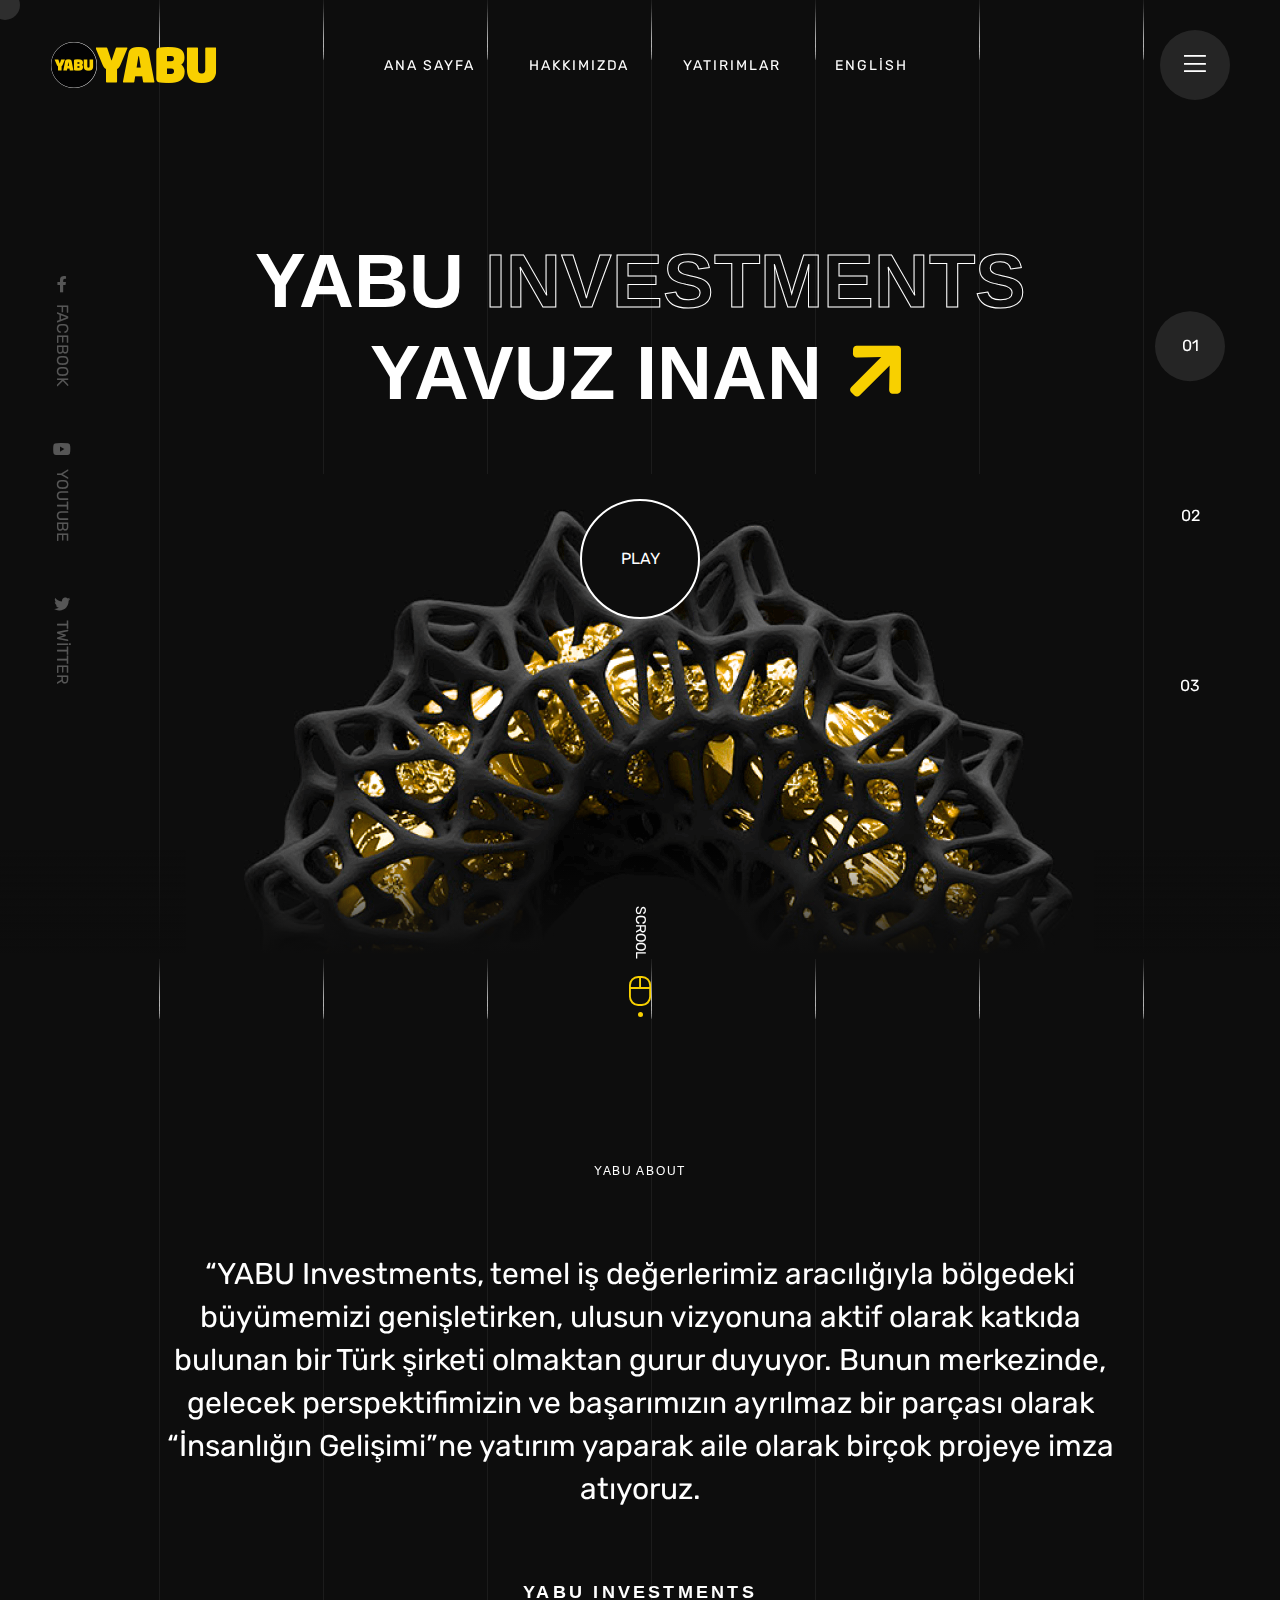
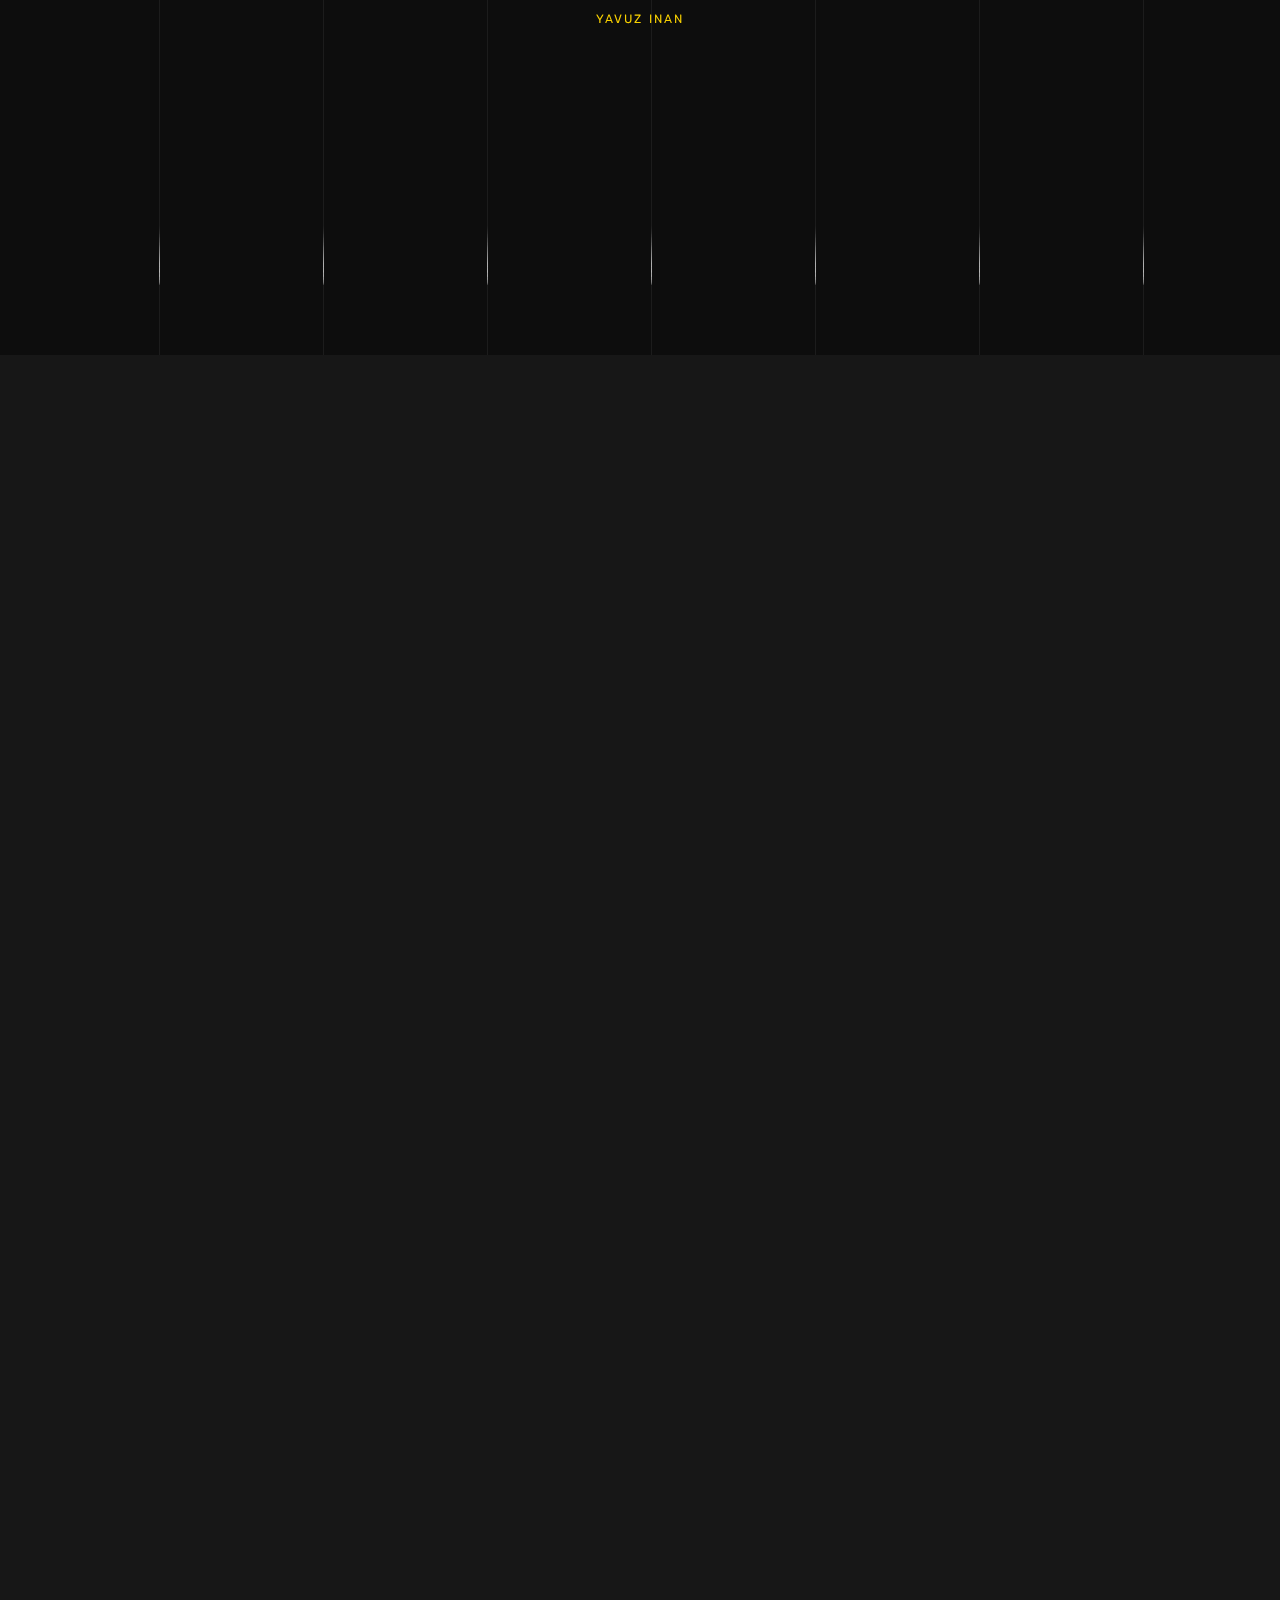
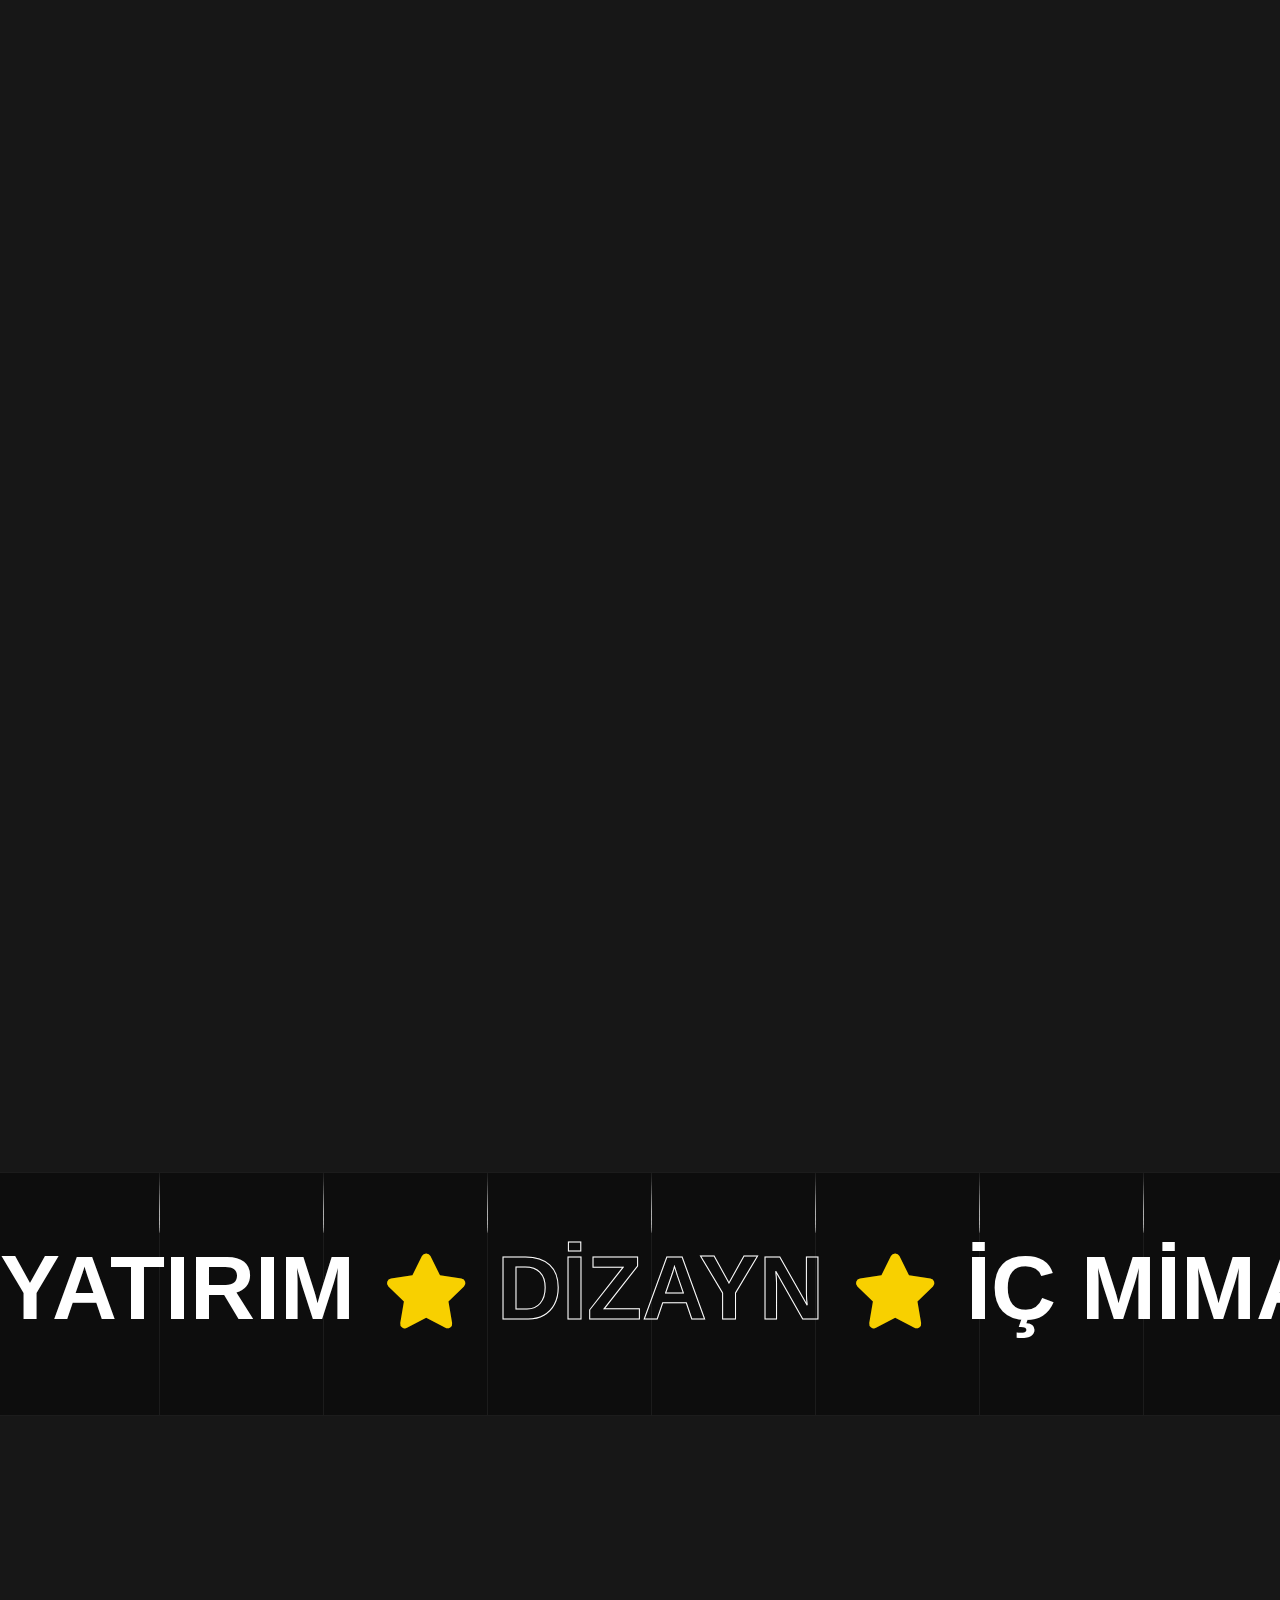
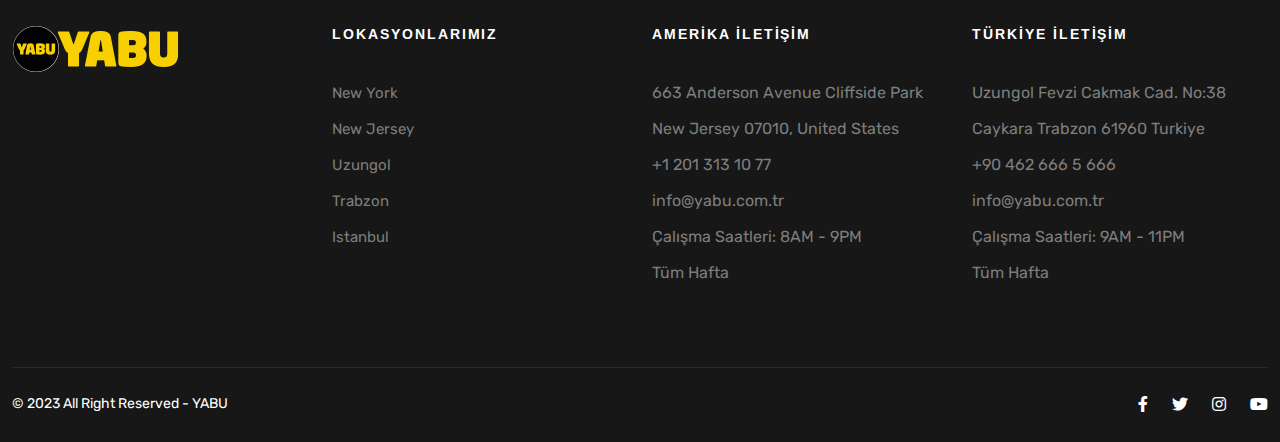
==== index.html @ f533f13c "Add files via upload" ====
<!DOCTYPE html>
<html lang="tr">
<head>
	<meta charset="UTF-8">
	<title>YABU Yatırım Şirket </title>
	<meta name="description" content="Yabu Investment Company">
	<meta name="keywords" content="Yabu, Yatırım, şirketi, restoran, coffee shop, otel, inşaat, dizayn, iç mimarlık, dizayn, ">
	<meta name="author" content="YABU">
	<link rel="shortcut icon" href="assets/img/logo/ficon.png" type="image/x-icon">
	<!-- Mobile Specific Meta -->
	<meta name="viewport" content="width=device-width, initial-scale=1">

	<link rel="stylesheet" href="assets/css/bootstrap.min.css">
	<link rel="stylesheet" href="assets/css/fontawesome-all.css">
	<link rel="stylesheet" href="assets/css/animate.css">
	<link rel="stylesheet" href="assets/css/video.min.css">
	<link rel="stylesheet" href="assets/css/slick-theme.css">
	<link rel="stylesheet" href="assets/css/slick.css">
	<link rel="stylesheet" href="assets/css/global.css">
	<link rel="stylesheet" href="assets/css/style.css">
</head>
<!-- Google tag (gtag.js) -->
<script async src="https://www.googletagmanager.com/gtag/js?id=G-22H8NBQH33"></script>
<script>
  window.dataLayer = window.dataLayer || [];
  function gtag(){dataLayer.push(arguments);}
  gtag('js', new Date());

  gtag('config', 'G-22H8NBQH33');
</script>
<body class="ori-digital-studio">
	<div id="preloader"></div>
	<div class="up">
		<a href="#" class="scrollup text-center"><i class="fas fa-chevron-up"></i></a>
	</div>
	<div class="cursor"></div>
<!-- Start of header section
	============================================= -->
	<header id="ori-header" class="ori-header-section header-style-one">
		<div class="ori-header-content-area">
			<div class="ori-header-content d-flex align-items-center justify-content-between">
				<div class="brand-logo">
					<a href="#"><img src="assets/img/logo/logo1.png" alt=""></a>
				</div>
				<div class="ori-main-navigation-area">
					<nav class="ori-main-navigation  clearfix ul-li">
						<ul id="main-nav" class="nav navbar-nav clearfix">
							<li><a  href="#ori-slider-1">Ana Sayfa</a></li>
							<li><a  href="#yabu-about">Hakkımızda</a></li>
							<li><a  href="#ori-team-1">Yatırımlar</a></li>
							<li><a  href="../">English</a></li>
						</ul>
					</nav>
				</div>
				<div class="ori-header-sidebar-search d-flex align-items-center">
					<div class="ori-sidenav-btn navSidebar-button">
						<button><i class="fal fa-bars"></i></button>
					</div>
				</div>
			</div>
			<div class="mobile_menu position-relative">
				<div class="mobile_menu_button open_mobile_menu">
					<i class="fal fa-bars"></i>
				</div>
				<div class="mobile_menu_wrap">
					<div class="mobile_menu_overlay open_mobile_menu"></div>
					<div class="mobile_menu_content">
						<div class="mobile_menu_close open_mobile_menu">
							<i class="fal fa-times"></i>
						</div>
						<div class="m-brand-logo">
							<a  href="!#"><img src="assets/img/logo/logo1.png" alt=""></a>
						</div>
						<nav class="mobile-main-navigation  clearfix ul-li">
							<ul id="m-main-nav" class="nav navbar-nav clearfix">
								<li><a  href="#ori-slider-1">Ana Sayfa</a></li>
								<li><a  href="#yabu-about">Hakkımızda</a></li>
								<li><a  href="#ori-team-1">Yatırımlar</a></li>
								<li><a  href="../">English</a></li>
							</ul>
						</nav>
					</div>
				</div>
				<!-- /Mobile-Menu -->
			</div>
		</div>
	</header><!-- /header -->

	<!-- Search PopUp -->
	<div class="search-popup">
		<button class="close-search style-two"><span class="fal fa-times"></span></button>
		<button class="close-search"><span class="fa fa-arrow-up"></span></button>
		<form method="post" action="blog.html">
			<div class="form-group">
				<input type="search" name="search-field" value="" placeholder="Search Here" required="">
				<button type="submit"><i class="fa fa-search"></i></button>
			</div>
		</form>
	</div>
	<!-- Sidebar sidebar Item -->
	<div class="xs-sidebar-group info-group">
		<div class="xs-overlay xs-bg-black">
			<div class="row loader-area">
				<div class="col-3 preloader-wrap">
					<div class="loader-bg"></div>
				</div>
				<div class="col-3 preloader-wrap">
					<div class="loader-bg"></div>
				</div>
				<div class="col-3 preloader-wrap">
					<div class="loader-bg"></div>
				</div>
				<div class="col-3 preloader-wrap">
					<div class="loader-bg"></div>
				</div>
			</div>
		</div>
		<div class="xs-sidebar-widget">
			<div class="sidebar-widget-container">
				<div class="widget-heading">
					<a href="#" class="close-side-widget">
						X
					</a>
				</div>
				<div class="sidebar-textwidget">

					<div class="sidebar-info-contents headline pera-content">
						<div class="content-inner">
							<div class="logo">
								<a href="index-1.html"><img src="assets/img/logo/logo1.png" alt="Yabu Investment"></a>
							</div>
							<div class="content-box">
								<h5>Hakkımızda</h5>
								<p class="text">YABU Investments, temel iş değerlerimiz aracılığıyla bölgedeki büyümemizi genişletirken, ulusun vizyonuna aktif olarak katkıda bulunan bir Türk şirketi olmaktan gurur duyuyor. Bunun merkezinde, gelecek perspektifimizin ve başarımızın ayrılmaz bir parçası olarak “İnsanlığın Gelişimi”ne yatırım yaparak aile olarak birçok projeye imza atıyoruz.</p>
							</div>
							<div class="content-box">
								<h5>Sosyal Medya Hesaplarımız</h5>
								<ul class="social-box">
									<li><a href="https://www.facebook.com/" class="fab fa-facebook-f"></a></li>
									<li><a href="https://www.twitter.com/" class="fab fa-twitter"></a></li>
									<li><a href="https://dribbble.com/" class="fab fa-dribbble"></a></li>
									<li><a href="https://www.linkedin.com/" class="fab fa-linkedin"></a></li>
								</ul>
							</div>
						</div>
					</div>
				</div>
			</div>
		</div>
	</div>
<!-- End of header section
	============================================= -->

<!-- Start of Slider section
	============================================= -->
	<section id="ori-slider-1" class="ori-slider-section-1 position-relative">
		<div class="ori-slider-content-wrapper-1 postion-relative">
			<div class="ori-slider-social position-absolute text-uppercase ul-li">
				<ul>
					<li><a href="#"><i class="fab fa-facebook-f"></i> Facebook</a></li>
					<li><a href="#"><i class="fab fa-youtube"></i> Youtube</a></li>
					<li><a href="#"><i class="fab fa-twitter"></i>twitter</a></li>
				</ul>
			</div>
			<div class="ori-slider-wrap-1">
				<div  class="ori-slider-content-1 position-relative">
					<div class="ori-slider-text text-center  text-uppercase">
						<h1>Yabu <span>Investments</span> 
							Yavuz Inan <i class="fas fa-arrow-right"></i>
						</h1>
						<div class="slider-play-btn">
							<a class="video_box d-flex align-items-center justify-content-center text-uppercase" href="https://www.youtube.com/watch?v=S3h4uPIcPiY">PLAY</a>
						</div>
						<div class="ori-slider-img position-absolute">
							<img src="assets/img/slider/slider-1.png" alt="">
						</div>
					</div>
				</div>
				<div class="ori-slider-content-1 position-relative">
					<div class="ori-slider-text text-center  text-uppercase">
						<h1>Yabu <span>INVESTMENTS</span> 
							Yavuz Inan <i class="fas fa-arrow-right"></i>
						</h1>
						<div class="slider-play-btn">
							<a class="video_box d-flex align-items-center justify-content-center text-uppercase" href="https://www.youtube.com/watch?v=S3h4uPIcPiY">PLAY</a>
						</div>
						<div class="ori-slider-img position-absolute">
							<img src="assets/img/slider/slider-1.png" alt="">
						</div>
					</div>
				</div>
				<div class="ori-slider-content-1 position-relative">
					<div class="ori-slider-text text-center  text-uppercase">
						<h1>Yabu <span>Investments</span> 
							Yavuz Inan <i class="fas fa-arrow-right"></i>
						</h1>
						<div class="slider-play-btn">
							<a class="video_box d-flex align-items-center justify-content-center text-uppercase" href="https://www.youtube.com/watch?v=S3h4uPIcPiY">PLAY</a>
						</div>
						<div class="ori-slider-img position-absolute">
							<img src="assets/img/slider/slider-1.png" alt="">
						</div>
					</div>
				</div>
			</div>
			<div class="line_animation">
				<div class="line_area"></div>
				<div class="line_area"></div>
				<div class="line_area"></div>
				<div class="line_area"></div>
				<div class="line_area"></div>
				<div class="line_area"></div>
				<div class="line_area"></div>
				<div class="line_area"></div>
			</div>
		</div>
		<div  class="ori-slider-scroll position-absolute text-uppercase">
			<span>SCrool </span>
			<div class="scroll-mouse">
				<i class="fal fa-mouse"></i>
			</div>
		</div>
	</section>				
<!-- End of Slider section
	============================================= -->

<!-- Start of Testimonial section
	============================================= -->
	<section id="yabu-about" class="ori-testimonial-section-1 position-relative">
		<div class="ori-vector-bg position-absolute wow fadeInUp" data-wow-delay="400ms" data-wow-duration="1500ms">
			<img src="assets/img/vector/tst-vector1.png" alt="">
		</div>
		<div class="container">
			<div class="ori-testimonial-content-1 position-relative">
				<div class="ori-testimonial-title text-center text-uppercase">
					<h3>YABU About</h3>
				</div>
				<div class="ori-testimonial-slider-1">
					<div class="ori-testimonial-item-area">
						<div class="ori-testimonial-item-1">
							<div class="ori-testimonial-text text-center pera-content">
								<p>“YABU Investments, temel iş değerlerimiz aracılığıyla bölgedeki büyümemizi genişletirken, ulusun vizyonuna aktif olarak katkıda bulunan bir Türk şirketi olmaktan gurur duyuyor. Bunun merkezinde, gelecek perspektifimizin ve başarımızın ayrılmaz bir parçası olarak “İnsanlığın Gelişimi”ne yatırım yaparak aile olarak birçok projeye imza atıyoruz.
								</p>
								<div class="ori-testimonial-author text-center text-uppercase">
									<h4>YABU Investments</h4>
									<span>Yavuz INAN</span>
								</div>
							</div>
						</div>
					</div>
				</div>
			</div>
		</div>
		<div class="line_animation">
			<div class="line_area"></div>
			<div class="line_area"></div>
			<div class="line_area"></div>
			<div class="line_area"></div>
			<div class="line_area"></div>
			<div class="line_area"></div>
			<div class="line_area"></div>
			<div class="line_area"></div>
		</div>
	</section>				
<!-- End of Testimonial section
	============================================= -->	 

<!-- Start of Team section
	============================================= -->
	<section id="ori-team-1" class="ori-team-section-1 position-relative">
		<div class="ori-team-content-area">
			<div class="container">
				<div class="ori-team-top-content-1 d-flex justify-content-between align-items-center">
					<div class="ori-section-title-1 text-uppercase wow fadeInLeft" data-wow-delay="200ms" data-wow-duration="1500ms">
						<h2>Yatırımlarımız</h2>
					</div>	
				</div>
				<div class="ori-team-content-1">
					<div class="row">
						<div class="col-lg-4 wow fadeInUp" data-wow-delay="400ms" data-wow-duration="1500ms">
							<div class="ori-team-inner-item position-relative">
								<div class="ori-team-img">
									<img src="assets/img/about/yabudesign.png" alt="Yabu Design">
								</div>
								<div class="ori-team-text text-center position-absolute">
									<h3><a href="https://yabudesign.com">Yabu Design</a></h3>
									<span>Dizayn & İç Mimarlık</span>
								</div>
								<div class="ori-team-social text-center position-absolute">
									<a href="https://yabudesign.com"><i class="fab fa-safari"></i></a>
									<a href="https://www.facebook.com/yabudesign"><i class="fab fa-facebook-f"></i></a>
									<a href="http://twitter.com/yabudesign"><i class="fab fa-twitter"></i></a>
									<a href="#"><i class="fab fa-instagram"></i></a>
								</div>
							</div>
						</div>
						<div class="col-lg-4 wow fadeInUp" data-wow-delay="600ms" data-wow-duration="1500ms">
							<div class="ori-team-inner-item position-relative">
								<div class="ori-team-img">
									<img src="assets/img/about/zeenlounge.png" alt="Zeen Lounge">
								</div>
								<div class="ori-team-text text-center position-absolute">
									<h3><a href="https://zeenlounge.com">Zeen Lounge Cafe Restaurant</a></h3>
									<span>Yeme & İçme</span>
								</div>
								<div class="ori-team-social text-center position-absolute">
									<a href="https://zeenlounge.com"><i class="fab fa-safari"></i></a>
									<a href="https://www.facebook.com/zeenlounge"><i class="fab fa-facebook-f"></i></a>
									<a href="https://twitter.com/zeenlounge"><i class="fab fa-twitter"></i></a>
									<a href="https://instagram.com/zeenlounge"><i class="fab fa-instagram"></i></a>
								</div>
							</div>
						</div>
						<div class="col-lg-4 wow fadeInUp" data-wow-delay="800ms" data-wow-duration="1500ms">
							<div class="ori-team-inner-item position-relative">
								<div class="ori-team-img">
									<img src="assets/img/about/mucca.png" alt="Mucca Coffee Restaurant">
								</div>
								<div class="ori-team-text text-center position-absolute">
									<h3><a href="team-single.html">Mucca Coffee Resturant</a></h3>
									<span>Yeme & İçme</span>
								</div>
								<div class="ori-team-social text-center position-absolute">
									<a href="https://mucca.com.tr"><i class="fab fa-safari"></i></a>
									<a href="https://www.facebook.com/muccacafe"><i class="fab fa-facebook-f"></i></a>
									<a href="https://twitter.com/muccacafe"><i class="fab fa-twitter"></i></a>
									<a href="https://instagram.com/muccacafe"><i class="fab fa-instagram"></i></a>
								</div>
							</div>
						</div>
						<div class="col-lg-4 wow fadeInUp" data-wow-delay="400ms" data-wow-duration="1500ms">
							<div class="ori-team-inner-item position-relative">
								<div class="ori-team-img">
									<img src="assets/img/about/monoir.png" alt="Monoir Suite">
								</div>
								<div class="ori-team-text text-center position-absolute">
									<h3><a href="https://monoirsuite.com">Monoir Suite</a></h3>
									<span>Konaklama</span>
								</div>
								<div class="ori-team-social text-center position-absolute">
									<a href="https://monoirsuite.com"><i class="fab fa-safari"></i></a>
									<a href="https://www.facebook.com/monoirsuite"><i class="fab fa-facebook-f"></i></a>
									<a href="http://twitter.com/monoirsuite"><i class="fab fa-twitter"></i></a>
									<a href="https://instagram.com/monoirsuite"><i class="fab fa-instagram"></i></a>
								</div>
							</div>
						</div>
						<div class="col-lg-4 wow fadeInUp" data-wow-delay="600ms" data-wow-duration="1500ms">
							<div class="ori-team-inner-item position-relative">
								<div class="ori-team-img">
									<img src="assets/img/about/inanlarhotel.png" alt="Inanlar Deluxe Hotel">
								</div>
								<div class="ori-team-text text-center position-absolute">
									<h3><a href="https://inanlarhotel.com">Inanlar Deluxe Hotel Restaurant</a></h3>
									<span>Konaklama</span>
								</div>
								<div class="ori-team-social text-center position-absolute">
									<a href="https://inanlarhotel.com"><i class="fab fa-safari"></i></a>
									<a href="https://www.facebook.com/inanlarhotel"><i class="fab fa-facebook-f"></i></a>
									<a href="https://twitter.com/inanlarhotel"><i class="fab fa-twitter"></i></a>
									<a href="https://instagram.com/inanlarhotel"><i class="fab fa-instagram"></i></a>
								</div>
							</div>
						</div>
						<div class="col-lg-4 wow fadeInUp" data-wow-delay="800ms" data-wow-duration="1500ms">
							<div class="ori-team-inner-item position-relative">
								<div class="ori-team-img">
									<img src="assets/img/about/inanlarpremium.png" alt="Inanlar Premium">
								</div>
								<div class="ori-team-text text-center position-absolute">
									<h3><a href="https://inanlarpremium.com">Inanlar Premium Suite & Villas</a></h3>
									<span>Konaklama</span>
								</div>
								<div class="ori-team-social text-center position-absolute">
									<a href="https://inanlarpremium.com"><i class="fab fa-safari"></i></a>
									<a href="https://www.facebook.com/inanlarpremium"><i class="fab fa-facebook-f"></i></a>
									<a href="https://twitter.com/inanlarpremium"><i class="fab fa-twitter"></i></a>
									<a href="https://instagram.com/inanlarpremium"><i class="fab fa-instagram"></i></a>
								</div>
							</div>
						</div>
						<div class="col-lg-4 wow fadeInUp" data-wow-delay="400ms" data-wow-duration="1500ms">
							<div class="ori-team-inner-item position-relative">
								<div class="ori-team-img">
									<img src="assets/img/about/juno.png" alt="Juno Marketplace">
								</div>
								<div class="ori-team-text text-center position-absolute">
									<h3><a href="https://junomarketplace.com">Juno Marketplace</a></h3>
									<span>Market</span>
								</div>
								<div class="ori-team-social text-center position-absolute">
									<a href="https://junomarketplace.com"><i class="fab fa-safari"></i></a>
									<a href="https://www.facebook.com/junomarketplace"><i class="fab fa-facebook-f"></i></a>
									<a href="http://twitter.com/junomarketplace"><i class="fab fa-twitter"></i></a>
									<a href="https://instagram.com/junomarketplace"><i class="fab fa-instagram"></i></a>
								</div>
							</div>
						</div>
						<div class="col-lg-4 wow fadeInUp" data-wow-delay="600ms" data-wow-duration="1500ms">
							<div class="ori-team-inner-item position-relative">
								<div class="ori-team-img">
									<img src="assets/img/about/inanlartrabzon.png" alt="Inanlar Downtown Trabzon Hotel">
								</div>
								<div class="ori-team-text text-center position-absolute">
									<h3><a href="https://inanlarcity.com">Inanlar City Hotel</a></h3>
									<span>Konaklama</span>
								</div>
								<div class="ori-team-social text-center position-absolute">
									<a href="https://inanlarcity.com"><i class="fab fa-safari"></i></a>
									<a href="https://www.facebook.com/inanlarcity"><i class="fab fa-facebook-f"></i></a>
									<a href="https://twitter.com/inanlarcity"><i class="fab fa-twitter"></i></a>
									<a href="https://instagram.com/inanlarcity"><i class="fab fa-instagram"></i></a>
								</div>
							</div>
						</div>
						<div class="col-lg-4 wow fadeInUp" data-wow-delay="800ms" data-wow-duration="1500ms">
							<div class="ori-team-inner-item position-relative">
								<div class="ori-team-img">
									<img src="assets/img/about/zeenpremium.png" alt="Zeen Premium">
								</div>
								<div class="ori-team-text text-center position-absolute">
									<h3><a href="https://zeenpremium.com">Zeen Premium Cafe Restaurant</a></h3>
									<span>Yeme & İçme</span>
								</div>
								<div class="ori-team-social text-center position-absolute">
									<a href="https://zeenpremium.com"><i class="fab fa-safari"></i></a>
									<a href="https://www.facebook.com/zeenpremium"><i class="fab fa-facebook-f"></i></a>
									<a href="https://twitter.com/zeenpremium"><i class="fab fa-twitter"></i></a>
									<a href="https://instagram.com/zeenpremium"><i class="fab fa-instagram"></i></a>
								</div>
							</div>
						</div>
						<div class="col-lg-4 wow fadeInUp" data-wow-delay="800ms" data-wow-duration="1500ms">
							<div class="ori-team-inner-item position-relative">
								<div class="ori-team-img">
									<img src="assets/img/about/dobostrabzon.png" alt="Dobos Lounge Trabzon">
								</div>
								<div class="ori-team-text text-center position-absolute">
									<h3><a href="https://dobos.com.tr">Dobos Lounge Trabzon</a></h3>
									<span>Yeme & İçme</span>
								</div>
								<div class="ori-team-social text-center position-absolute">
									<a href="https://dobos.com.tr"><i class="fab fa-safari"></i></a>
									<a href="https://www.facebook.com/doboslounge"><i class="fab fa-facebook-f"></i></a>
									<a href="https://twitter.com/doboslounge"><i class="fab fa-twitter"></i></a>
									<a href="https://instagram.com/doboslounge"><i class="fab fa-instagram"></i></a>
								</div>
							</div>
						</div>
						<div class="col-lg-4 wow fadeInUp" data-wow-delay="800ms" data-wow-duration="1500ms">
							<div class="ori-team-inner-item position-relative">
								<div class="ori-team-img">
									<img src="assets/img/about/dobosuzungol.png" alt="Zeen Premium">
								</div>
								<div class="ori-team-text text-center position-absolute">
									<h3><a href="https://dobos.com.tr">Dobos Lounge Uzungol</a></h3>
									<span>Yeme & İçme</span>
								</div>
								<div class="ori-team-social text-center position-absolute">
									<a href="https://dobos.com.tr"><i class="fab fa-safari"></i></a>
									<a href="https://www.facebook.com/dobosuzungol"><i class="fab fa-facebook-f"></i></a>
									<a href="https://twitter.com/dobosuzungol"><i class="fab fa-twitter"></i></a>
									<a href="https://instagram.com/dobosuzungol"><i class="fab fa-instagram"></i></a>
								</div>
							</div>
						</div>
					</div>
				</div>
			</div>
		</div>
		<div class="line_animation">
			<div class="line_area"></div>
			<div class="line_area"></div>
			<div class="line_area"></div>
			<div class="line_area"></div>
			<div class="line_area"></div>
			<div class="line_area"></div>
			<div class="line_area"></div>
			<div class="line_area"></div>
		</div>
	</section>
<!-- End of Team section
	============================================= -->

<!-- Start of Text scroll section
	============================================= -->
	<section id="ori-text-scroll-2" class="ori-text-scroll-section-2 position-relative">
		<div class="ori-text-scroll-content">
			<div class="ori-text-scroll-item-2 clearfix text-uppercase">
				<h3>Yatırım</h3>
				<span class="ori-text-scroll-icon"><i class="fas fa-star"></i></span>
				<h3><span>Dizayn</span></h3>
				<span class="ori-text-scroll-icon"><i class="fas fa-star"></i></span>
				<h3>İç Mimarlık </h3>
				<span class="ori-text-scroll-icon"><i class="fas fa-star"></i></span>
				<h3><span>Konaklama</span></h3>
				<span class="ori-text-scroll-icon"><i class="fas fa-star"></i></span>
				<h3>Yeme & İçme</h3>
				<span class="ori-text-scroll-icon"><i class="fas fa-star"></i></span>
				<h3><span>Market</span></h3>
				<span class="ori-text-scroll-icon"><i class="fas fa-star"></i></span>
			</div>
		</div>
		<div class="line_animation">
			<div class="line_area"></div>
			<div class="line_area"></div>
			<div class="line_area"></div>
			<div class="line_area"></div>
			<div class="line_area"></div>
			<div class="line_area"></div>
			<div class="line_area"></div>
			<div class="line_area"></div>
		</div>
	</section>		
<!-- End of Text scroll section
	============================================= -->

<!-- Start of Footer section
	============================================= -->
	<footer id="ori-footer" class="ori-footer-section footer-style-one">
		<div class="container">
			<div class="ori-footer-widget-wrapper">
				<div class="row">
					<div class="col-lg-3 col-md-6">
						<div class="ori-footer-widget">
							<div class="logo-widget">
								<a href="#"><img src="assets/img/logo/logo1.png" alt=""></a>
							</div>
						</div>
					</div>
					<div class="col-lg-3 col-md-6">
						<div class="ori-footer-widget">
							<div class="menu-location-widget ul-li-block">
								<h2 class="widget-title text-uppercase">Lokasyonlarımız</h2>
								<ul>
									<li><a href="#">New York</a></li>
									<li><a href="#">New Jersey</a></li>
									<li><a href="#">Uzungol</a></li>
									<li><a href="#">Trabzon</a></li>
									<li><a href="#">Istanbul</a></li>
								</ul>
							</div>
						</div>
					</div>
					<div class="col-lg-3 col-md-6">
						<div class="ori-footer-widget">
							<div class="contact-widget ul-li-block">
								<h2 class="widget-title text-uppercase">Amerika İletişim</h2>
								<div class="contact-info">
									<span>663 Anderson Avenue Cliffside Park</span>
									<span>New Jersey 07010, United States</span>
									<span>+1 201 313 10 77</span>
									<a href="mailto:info@yabu.com.tr">info@yabu.com.tr</a>
									<span>Çalışma Saatleri: 8AM - 9PM</span>
									<span>Tüm Hafta</span>
								</div>
							</div>
						</div>
					</div>
					<div class="col-lg-3 col-md-6">
						<div class="ori-footer-widget">
							<div class="contact-widget ul-li-block">
								<h2 class="widget-title text-uppercase">Türkiye İletişim</h2>
								<div class="contact-info">
									<span>Uzungol Fevzi Cakmak Cad. No:38</span>
									<span>Caykara Trabzon 61960 Turkiye</span>
									<span>+90 462 666 5 666</span>
									<a href="mailto:info@yabu.com.tr">info@yabu.com.tr</a>
									<span>Çalışma Saatleri: 9AM - 11PM</span>
									<span>Tüm Hafta</span>
								</div>
							</div>
						</div>
					</div>
				</div>
			</div>
			<div class="ori-footer-copyright d-flex justify-content-between">
				<div class="ori-copyright-text">
					© 2023 All Right Reserved - YABU
				</div>
				<div class="ori-copyright-social">
					<a href="#"><i class="fab fa-facebook-f"></i></a>
					<a href="#"><i class="fab fa-twitter"></i></a>
					<a href="#"><i class="fab fa-instagram"></i></a>
					<a href="#"><i class="fab fa-youtube"></i></a>
				</div>
			</div>
		</div>
	</footer>
<!-- End of Footer section
	============================================= -->		

	<!-- For Js Library -->
	<script src="assets/js/jquery.min.js"></script>
	<script src="assets/js/jquery-ui.min.js"></script>
	<script src="assets/js/bootstrap.min.js"></script>
	<script src="assets/js/popper.min.js"></script>
	<script src="assets/js/appear.js"></script>
	<script src="assets/js/slick.js"></script>
	<script src="assets/js/twin.js"></script>
	<script src="assets/js/wow.min.js"></script>
	<script src="assets/js/knob.js"></script>
	<script src="assets/js/jquery.filterizr.js"></script>
	<script src="assets/js/imagesloaded.pkgd.min.js"></script>
	<script src="assets/js/rbtools.min.js"></script>
	<script src="assets/js/rs6.min.js"></script>
	<script src="assets/js/jarallax.js"></script>
	<script src="assets/js/jquery.inputarrow.js"></script>
	<script src="assets/js/swiper.min.js"></script>
	<script src="assets/js/jquery.counterup.min.js"></script>
	<script src="assets/js/waypoints.min.js"></script>
	<script src="assets/js/jquery.magnific-popup.min.js"></script>
	<script src="assets/js/jquery.marquee.min.js"></script>
	<script src="assets/js/script.js"></script>
</body>
</html>
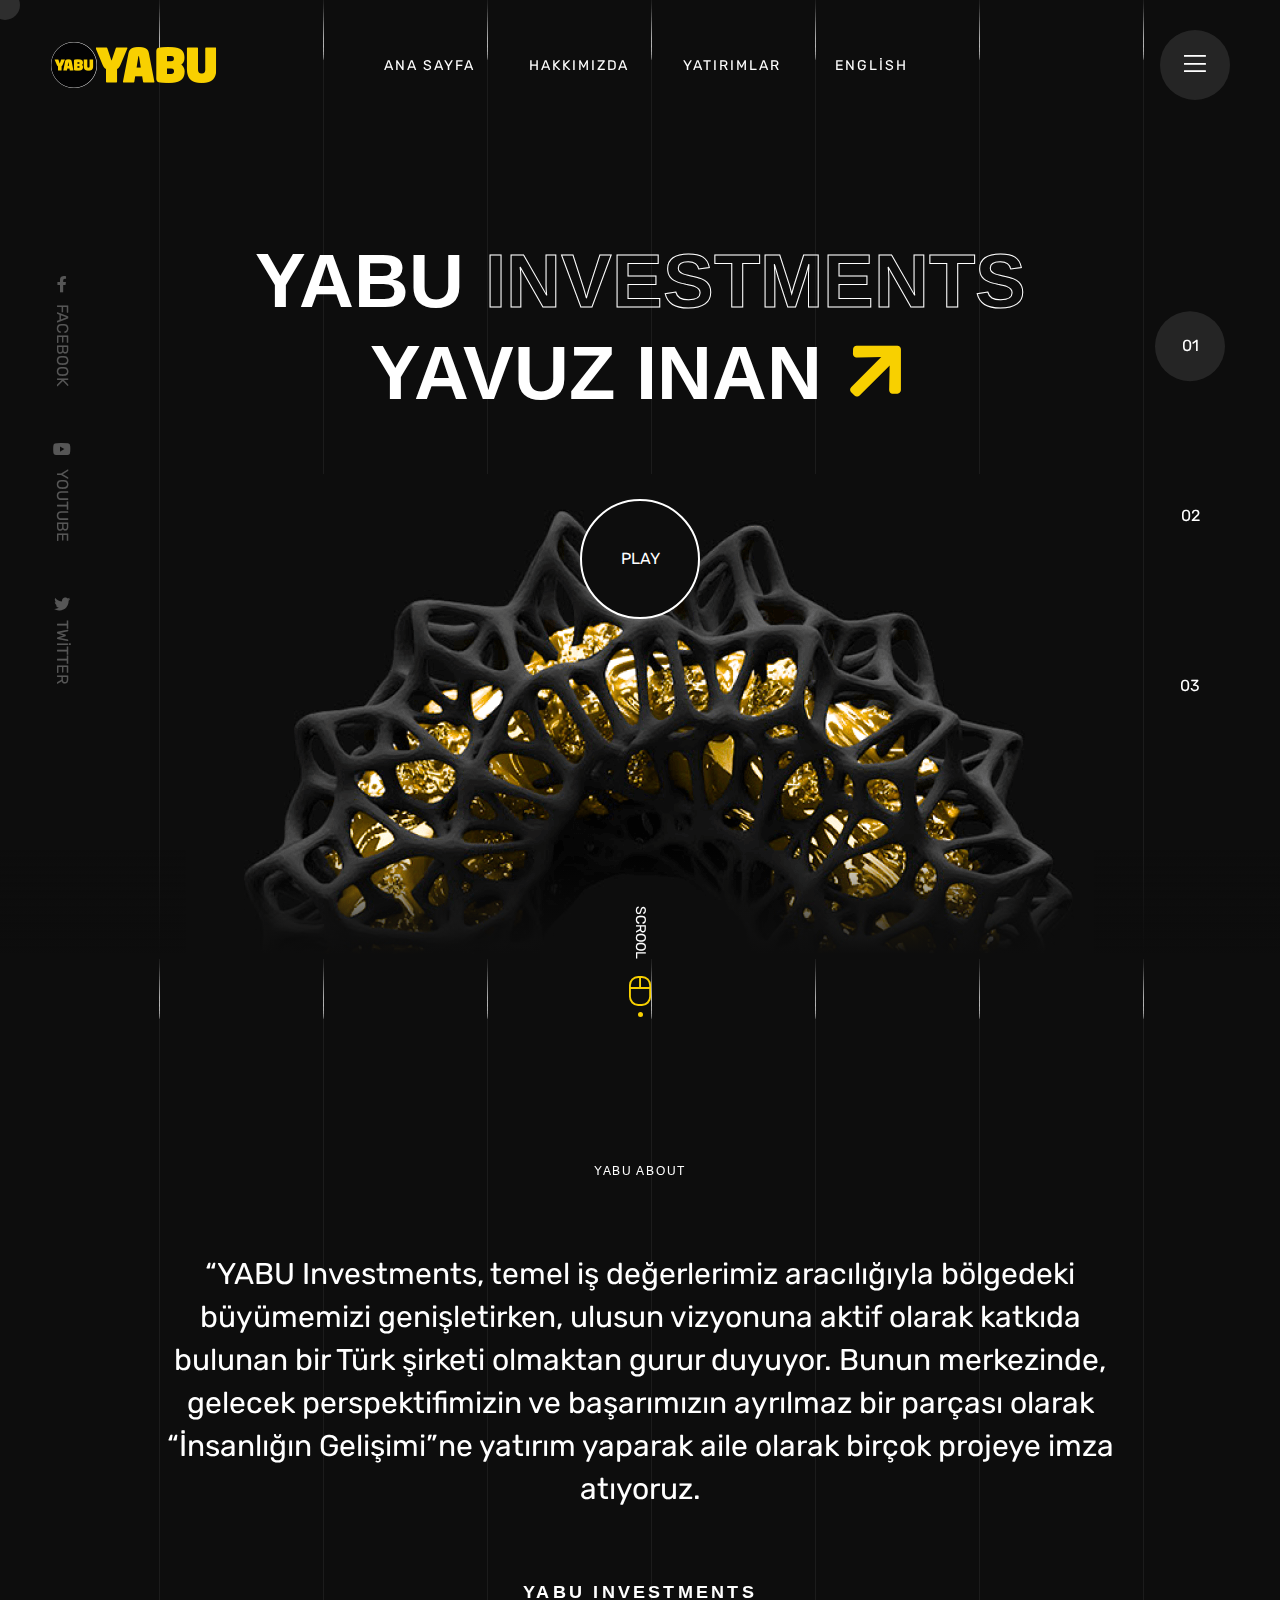
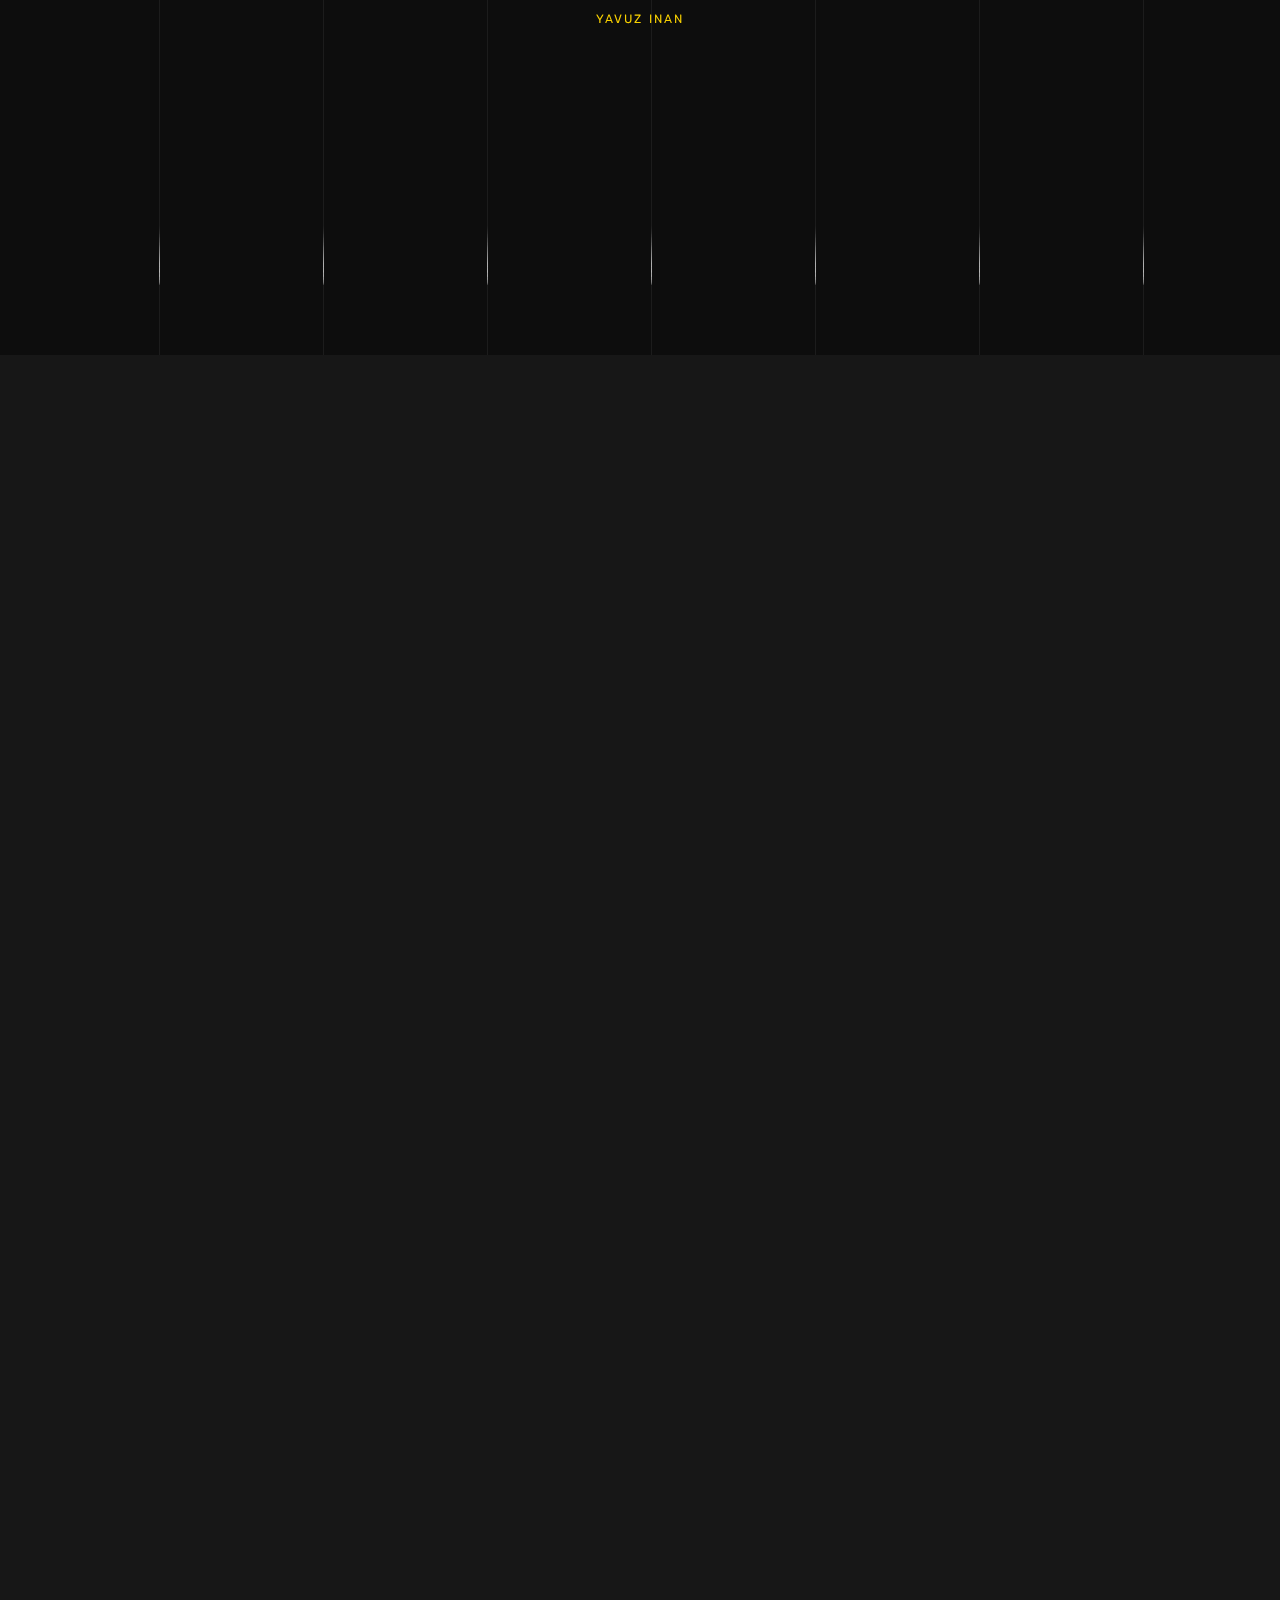
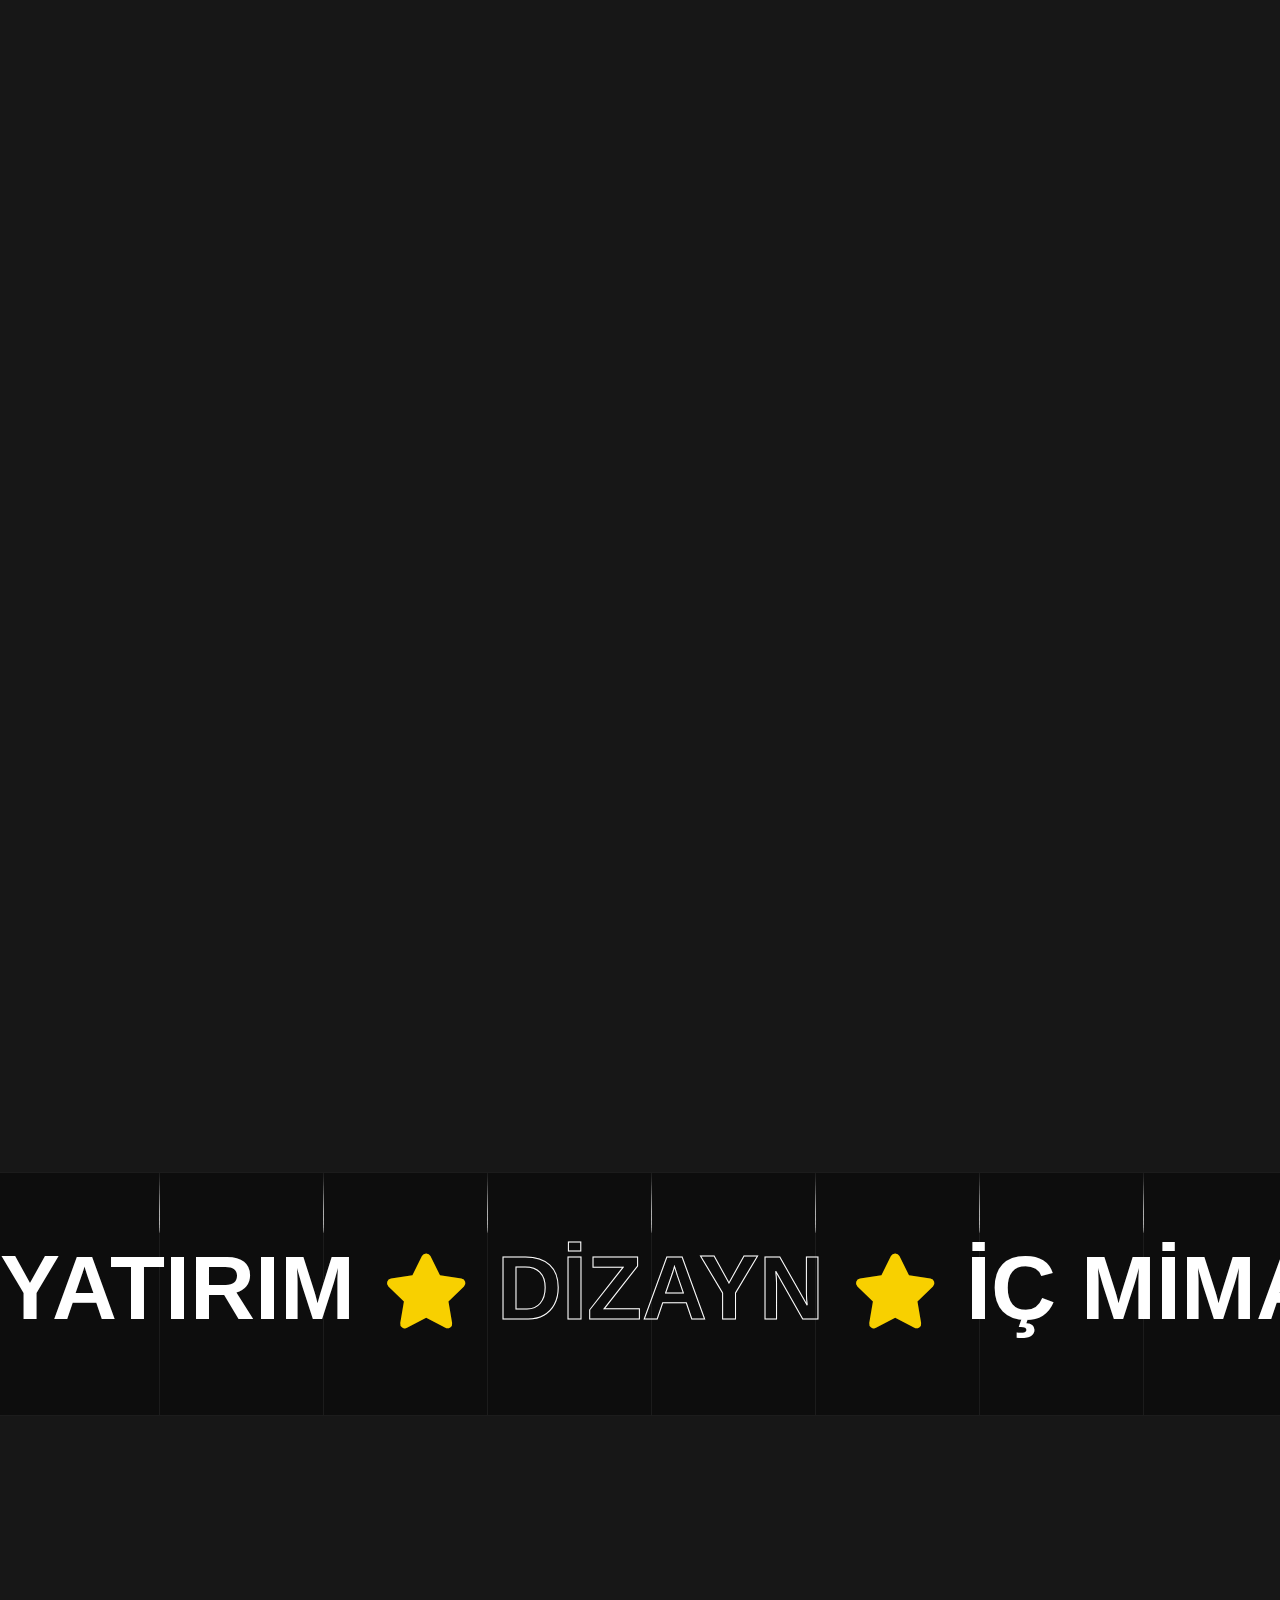
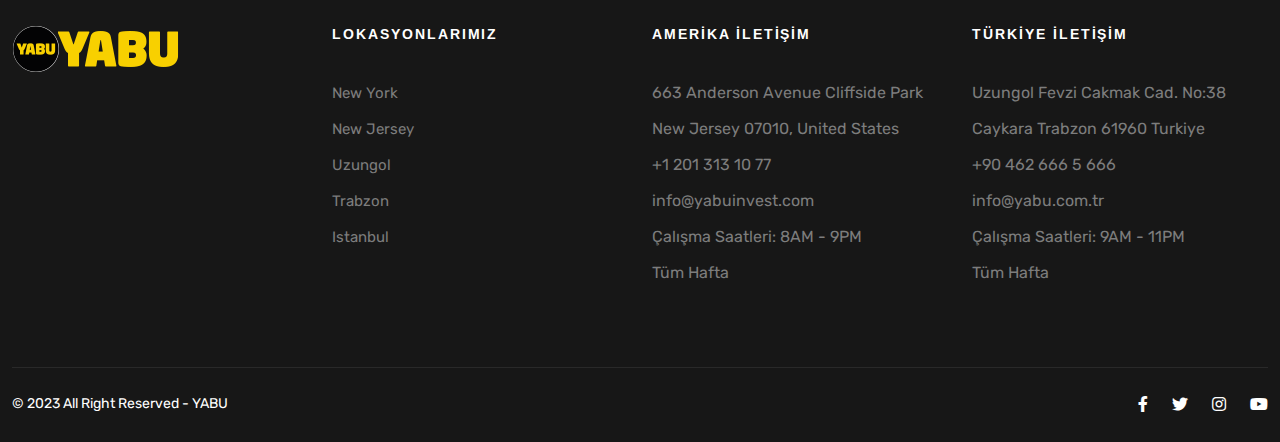
==== commit 6a6b93ef: "update" ====
--- a/index.html
+++ b/index.html
@@ -550,7 +550,7 @@
 									<span>663 Anderson Avenue Cliffside Park</span>
 									<span>New Jersey 07010, United States</span>
 									<span>+1 201 313 10 77</span>
-									<a href="mailto:info@yabu.com.tr">info@yabu.com.tr</a>
+									<a href="mailto:info@yabuinvest.com">info@yabuinvest.com</a>
 									<span>Çalışma Saatleri: 8AM - 9PM</span>
 									<span>Tüm Hafta</span>
 								</div>
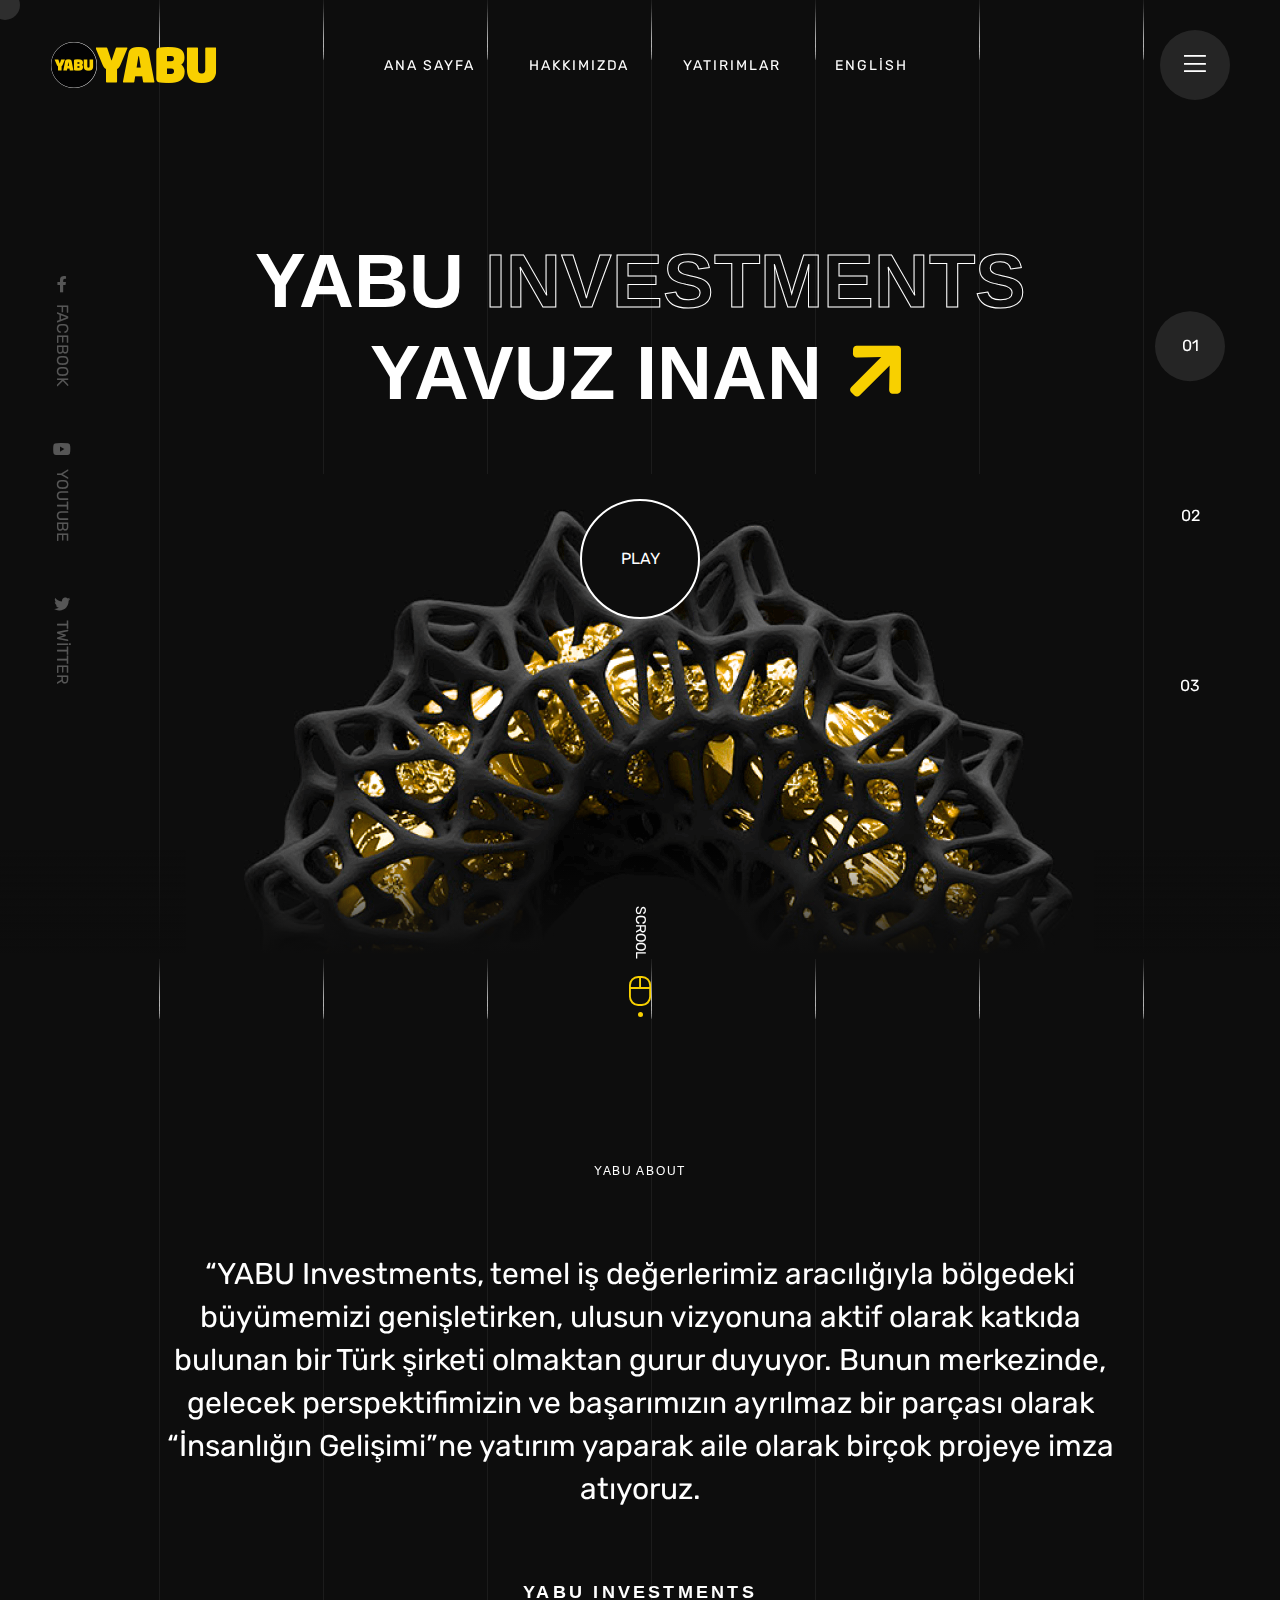
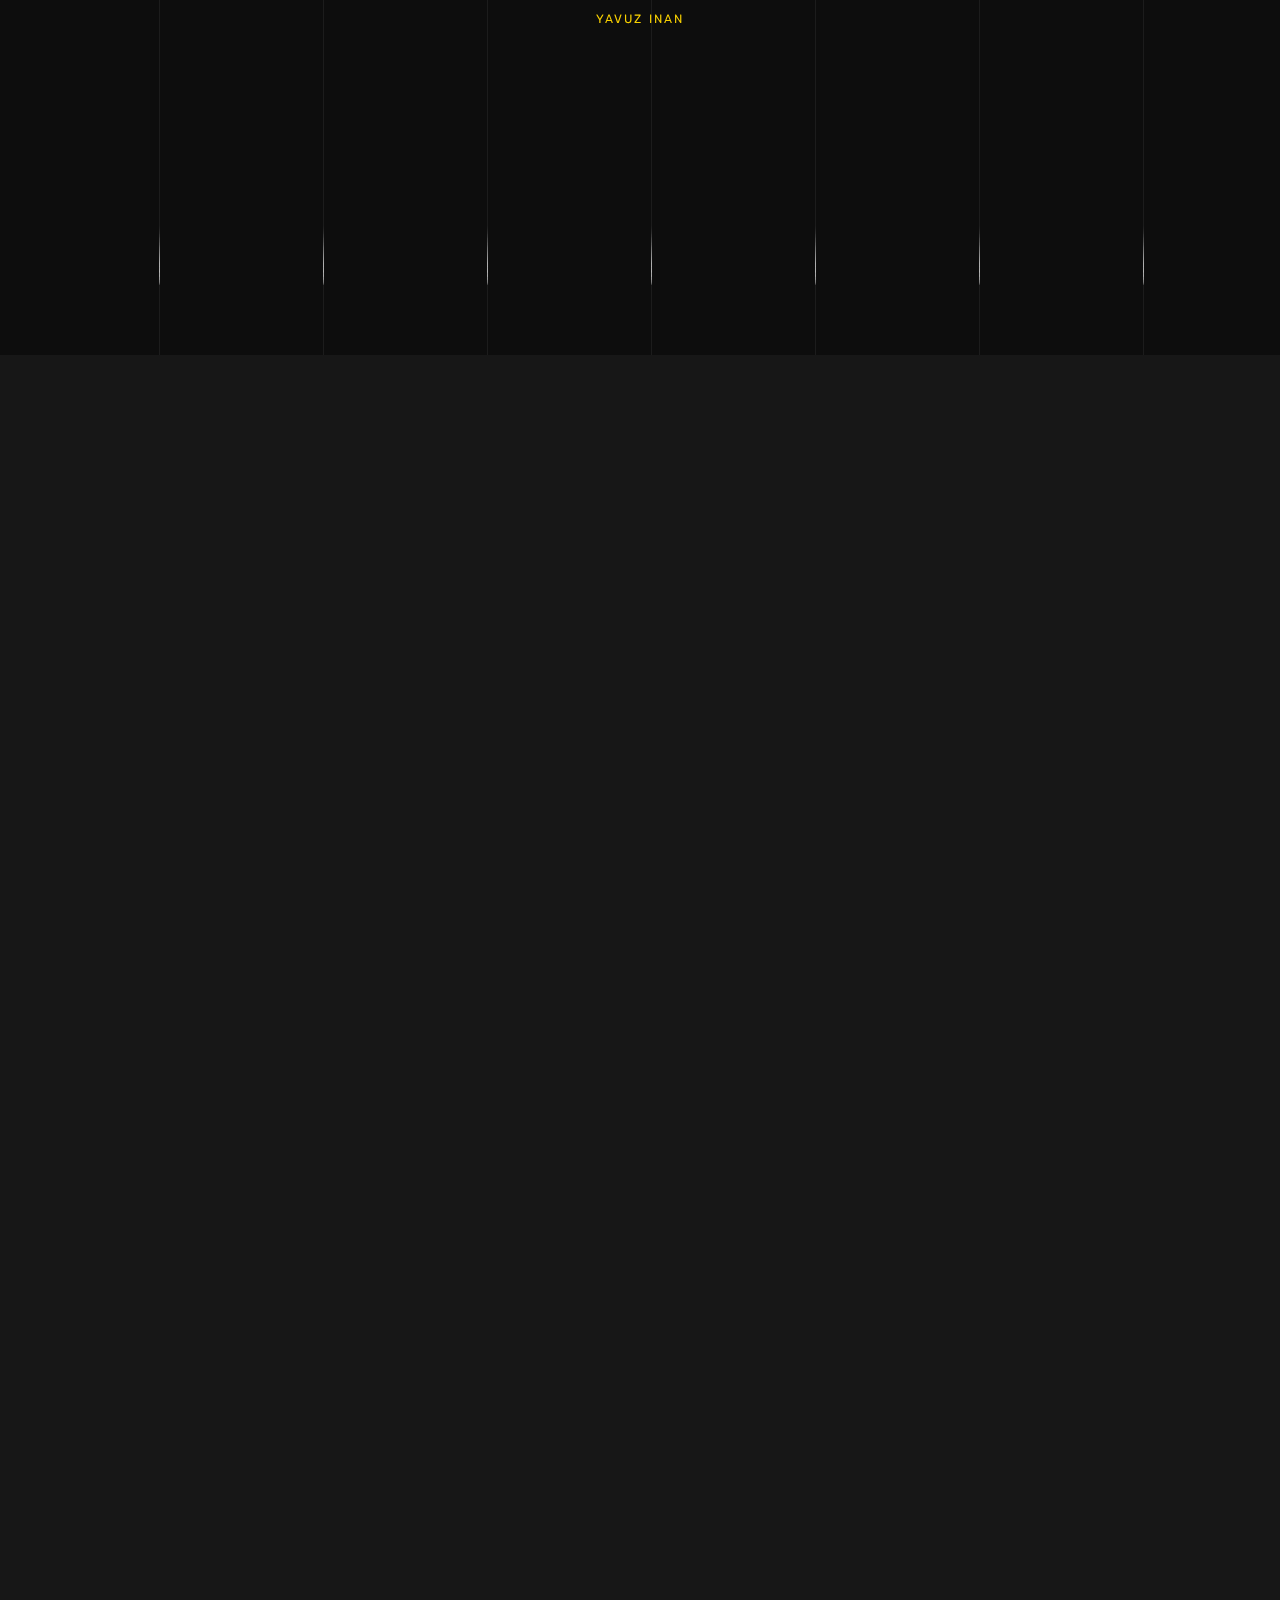
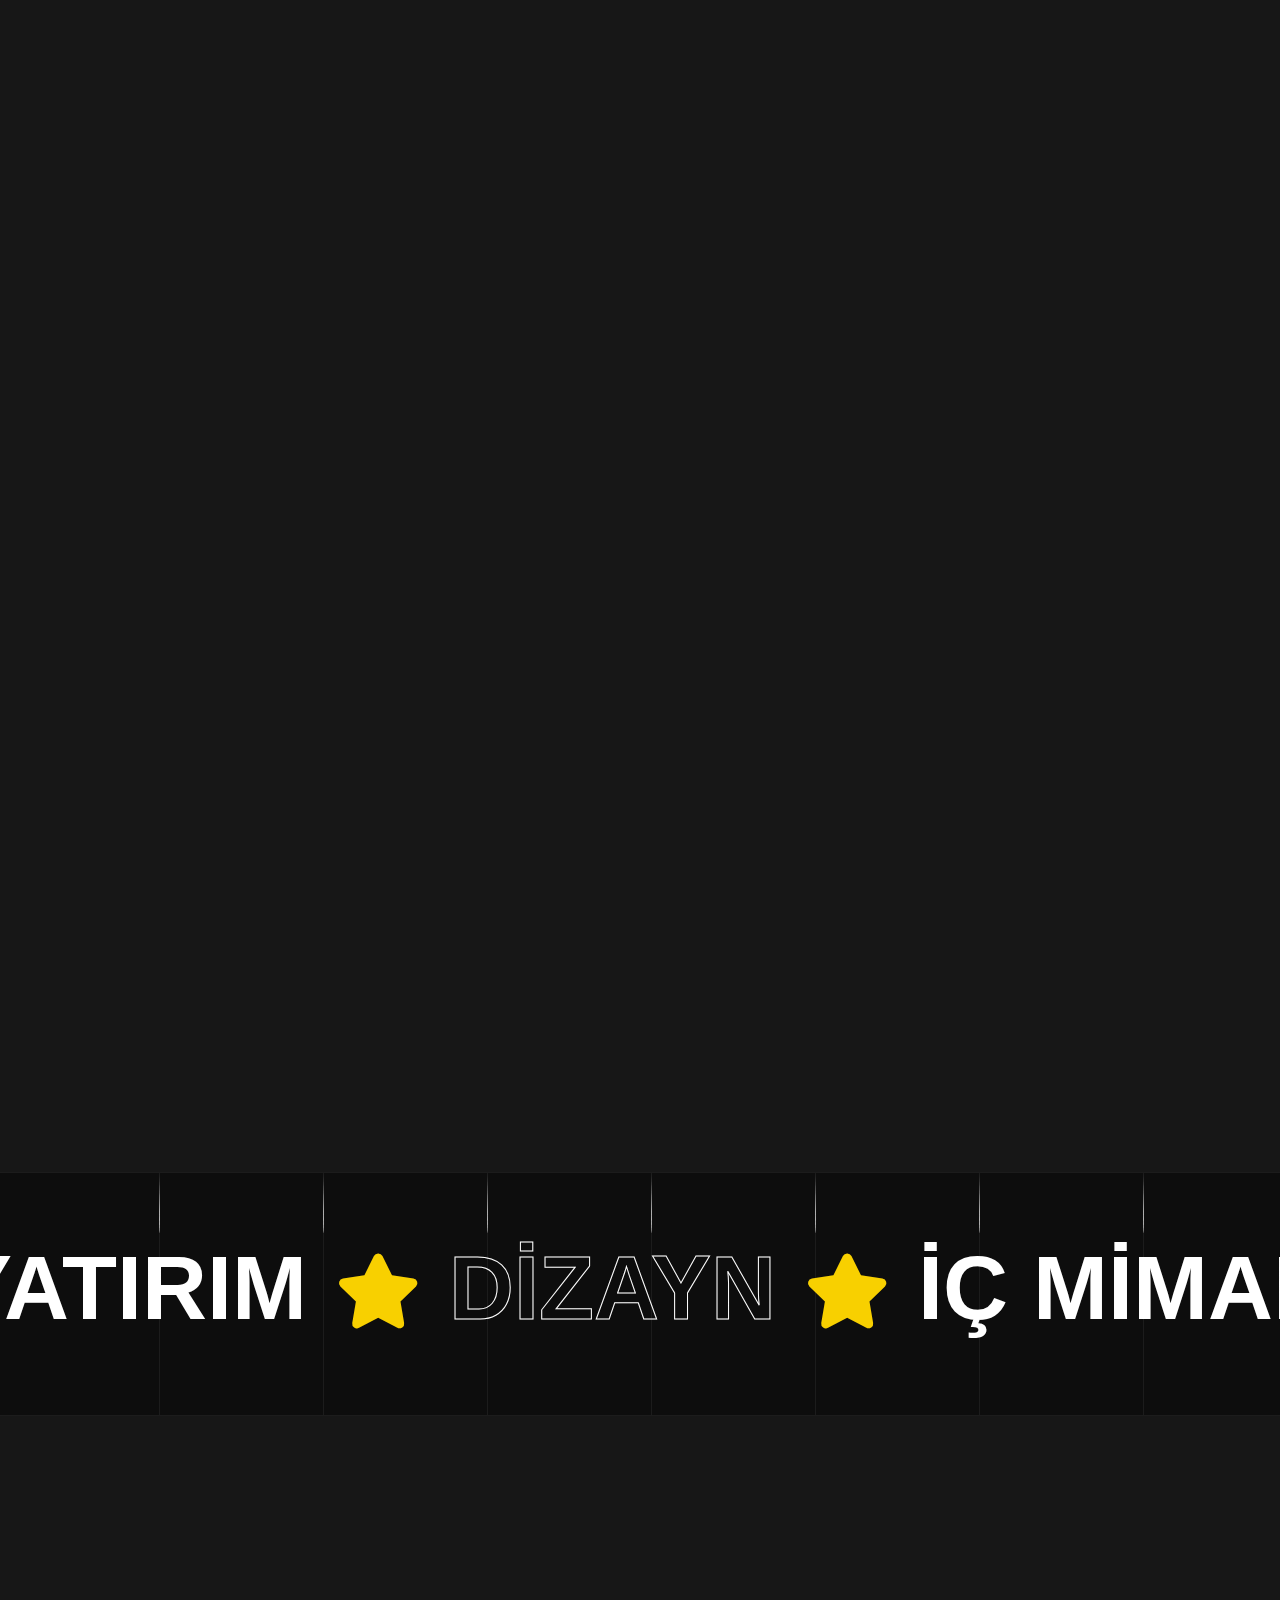
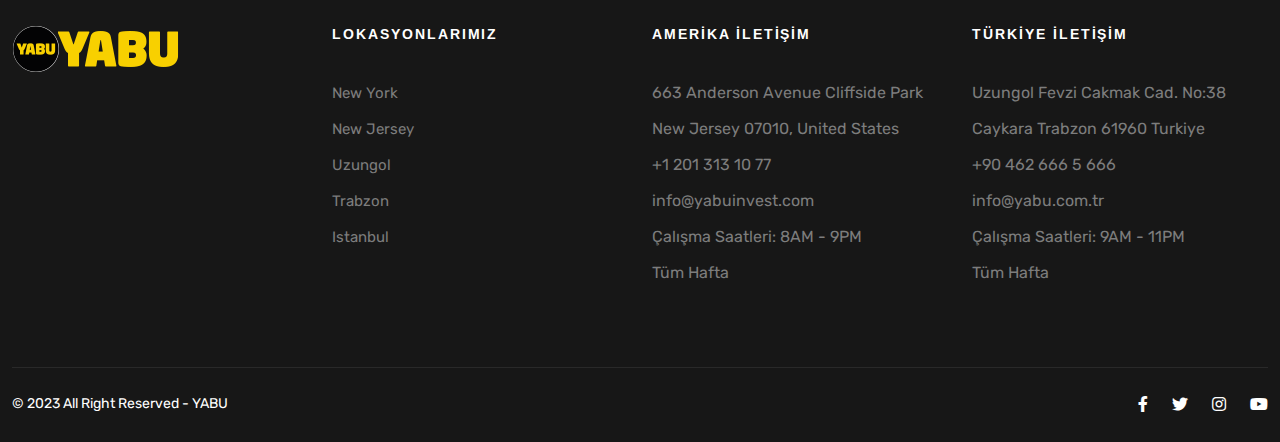
==== commit a36a0ddb: "update" ====
--- a/index.html
+++ b/index.html
@@ -48,7 +48,7 @@
 							<li><a  href="#ori-slider-1">Ana Sayfa</a></li>
 							<li><a  href="#yabu-about">Hakkımızda</a></li>
 							<li><a  href="#ori-team-1">Yatırımlar</a></li>
-							<li><a  href="../">English</a></li>
+							<li><a  href="https://yabuinvest.com">English</a></li>
 						</ul>
 					</nav>
 				</div>
@@ -76,7 +76,7 @@
 								<li><a  href="#ori-slider-1">Ana Sayfa</a></li>
 								<li><a  href="#yabu-about">Hakkımızda</a></li>
 								<li><a  href="#ori-team-1">Yatırımlar</a></li>
-								<li><a  href="../">English</a></li>
+								<li><a  href="https://yabuinvest.com">English</a></li>
 							</ul>
 						</nav>
 					</div>
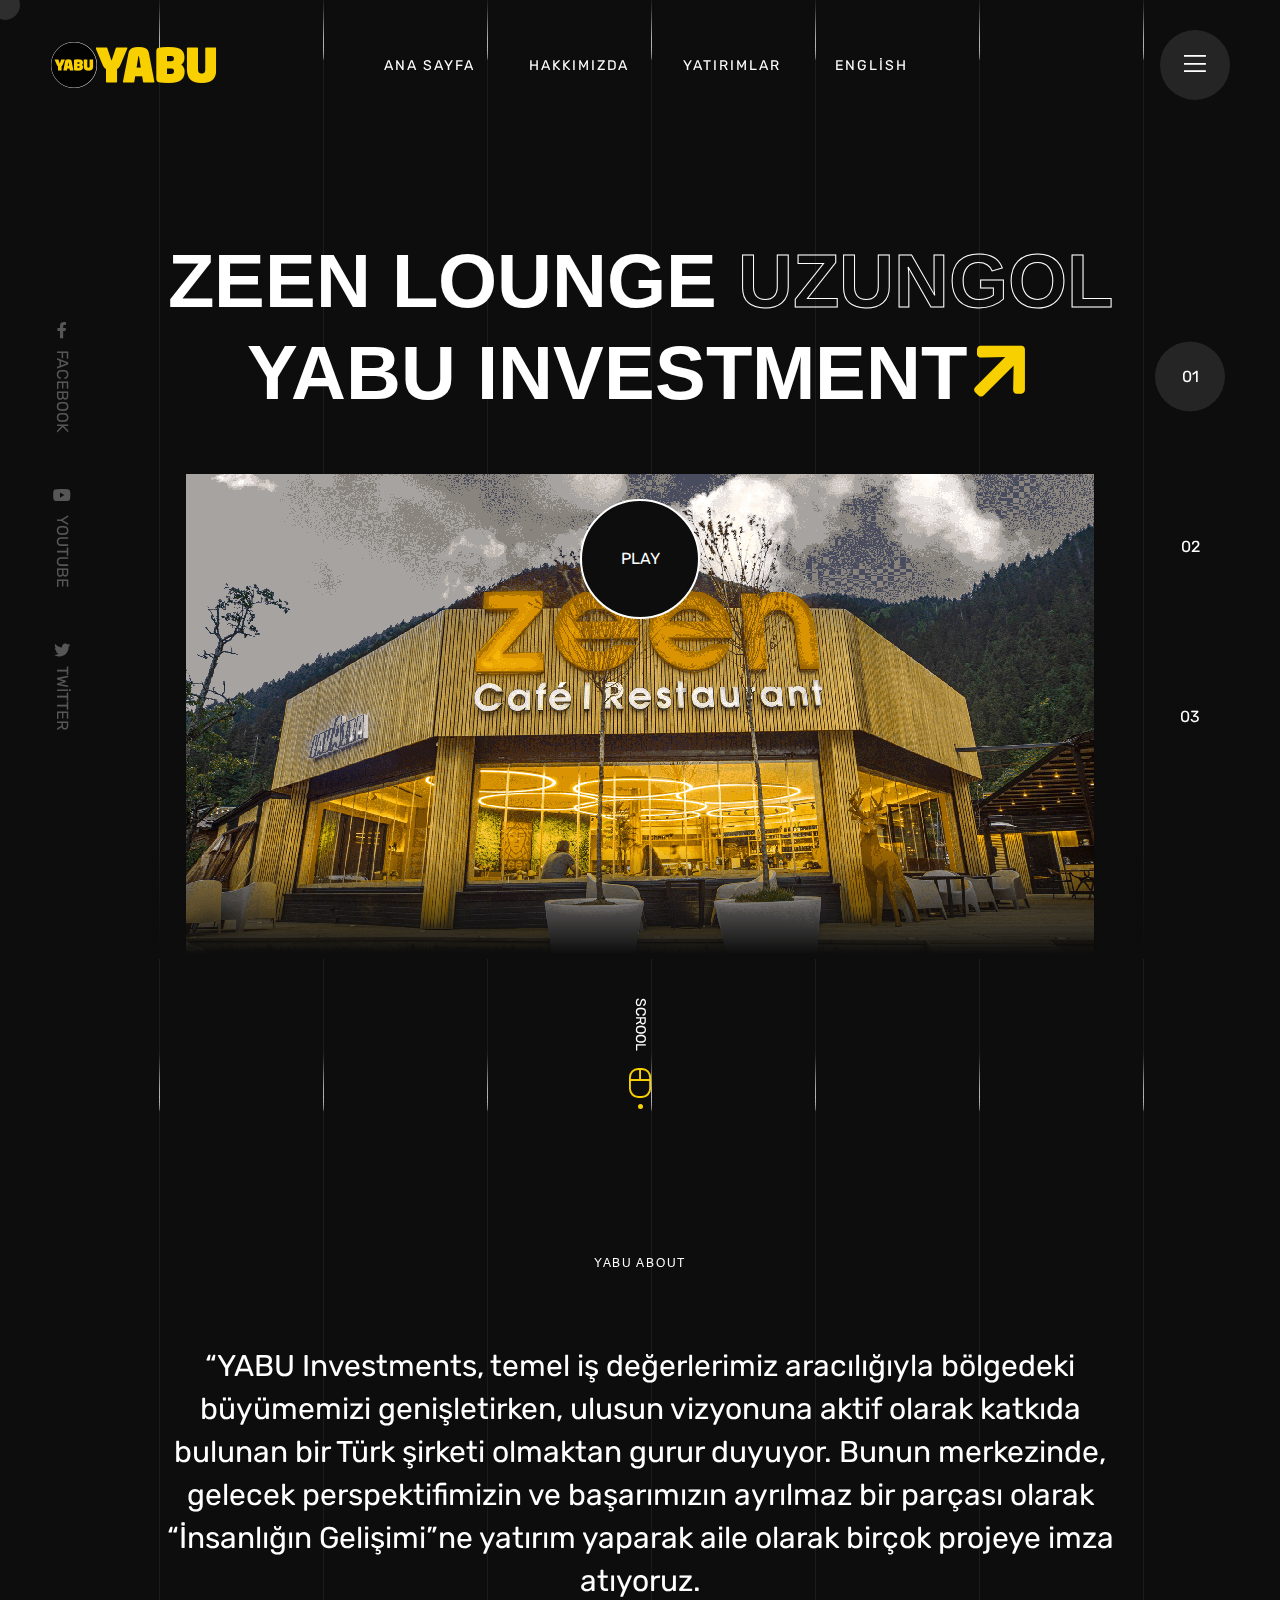
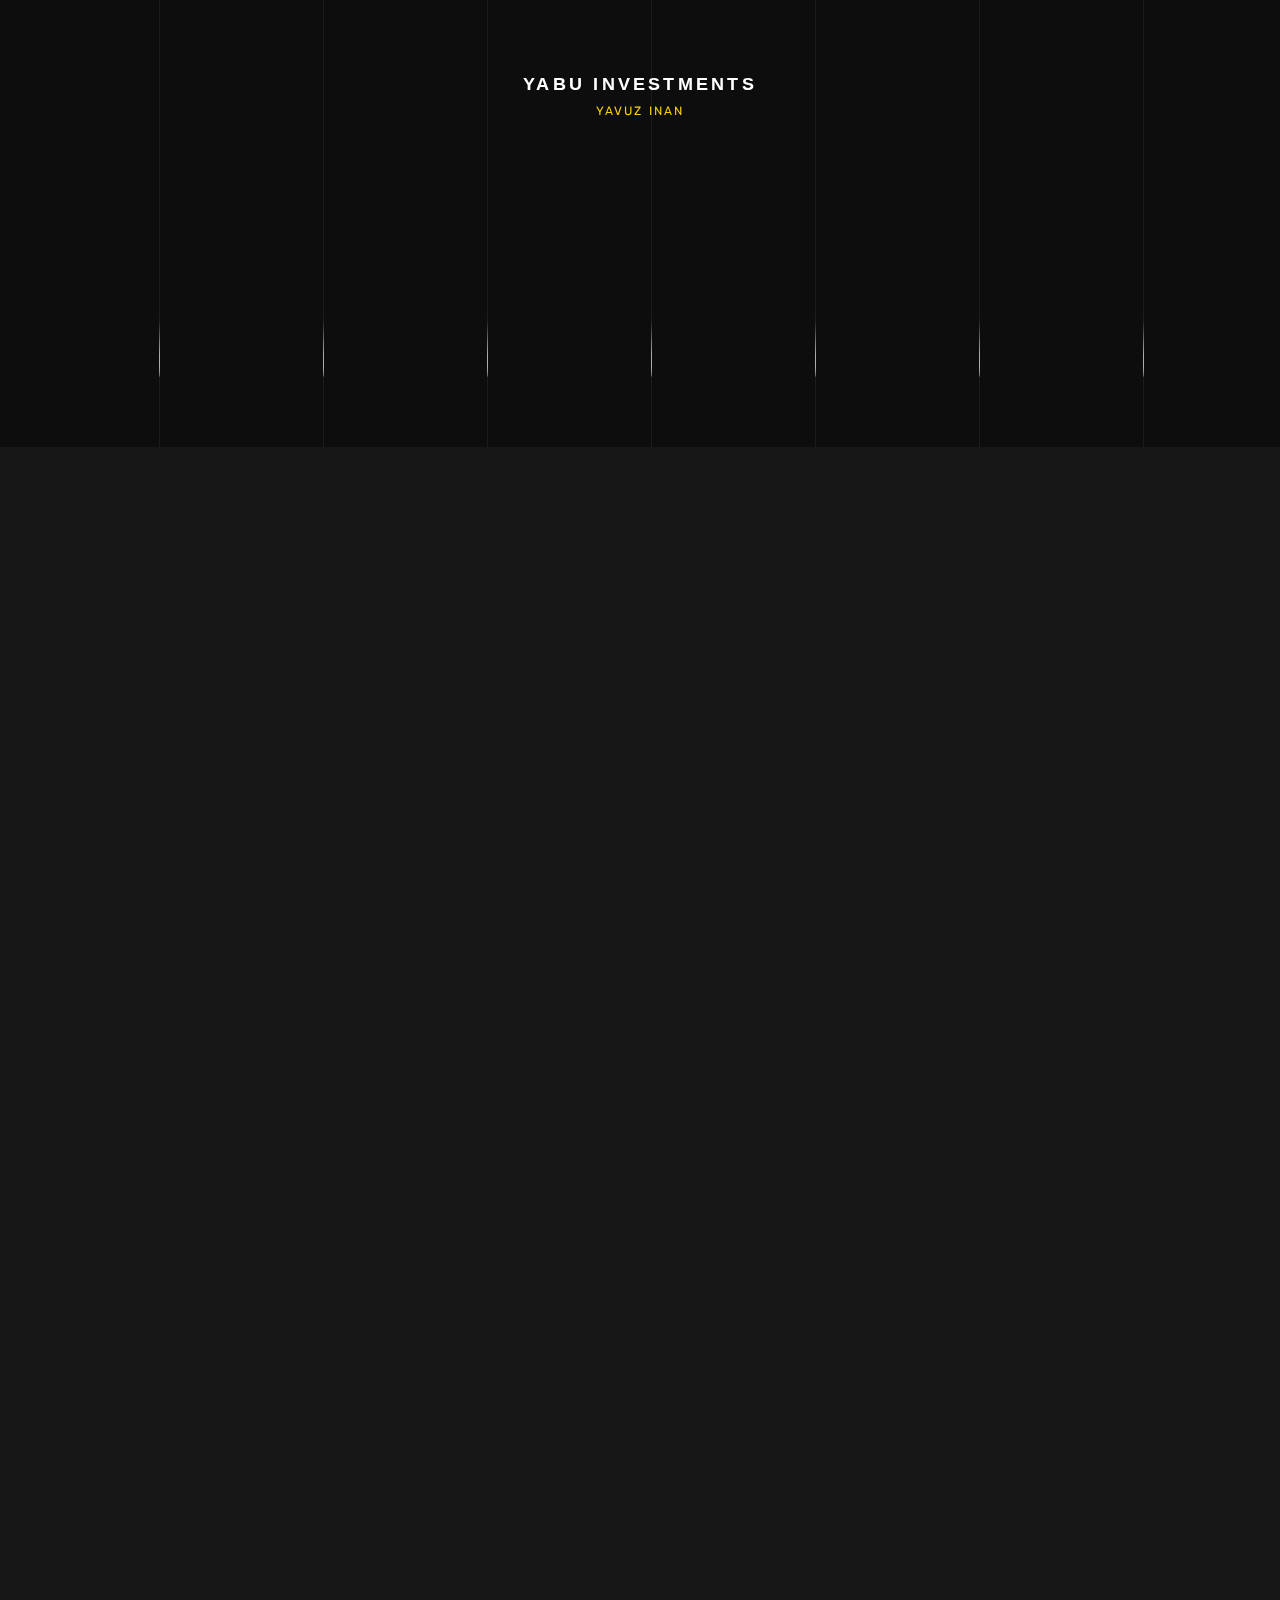
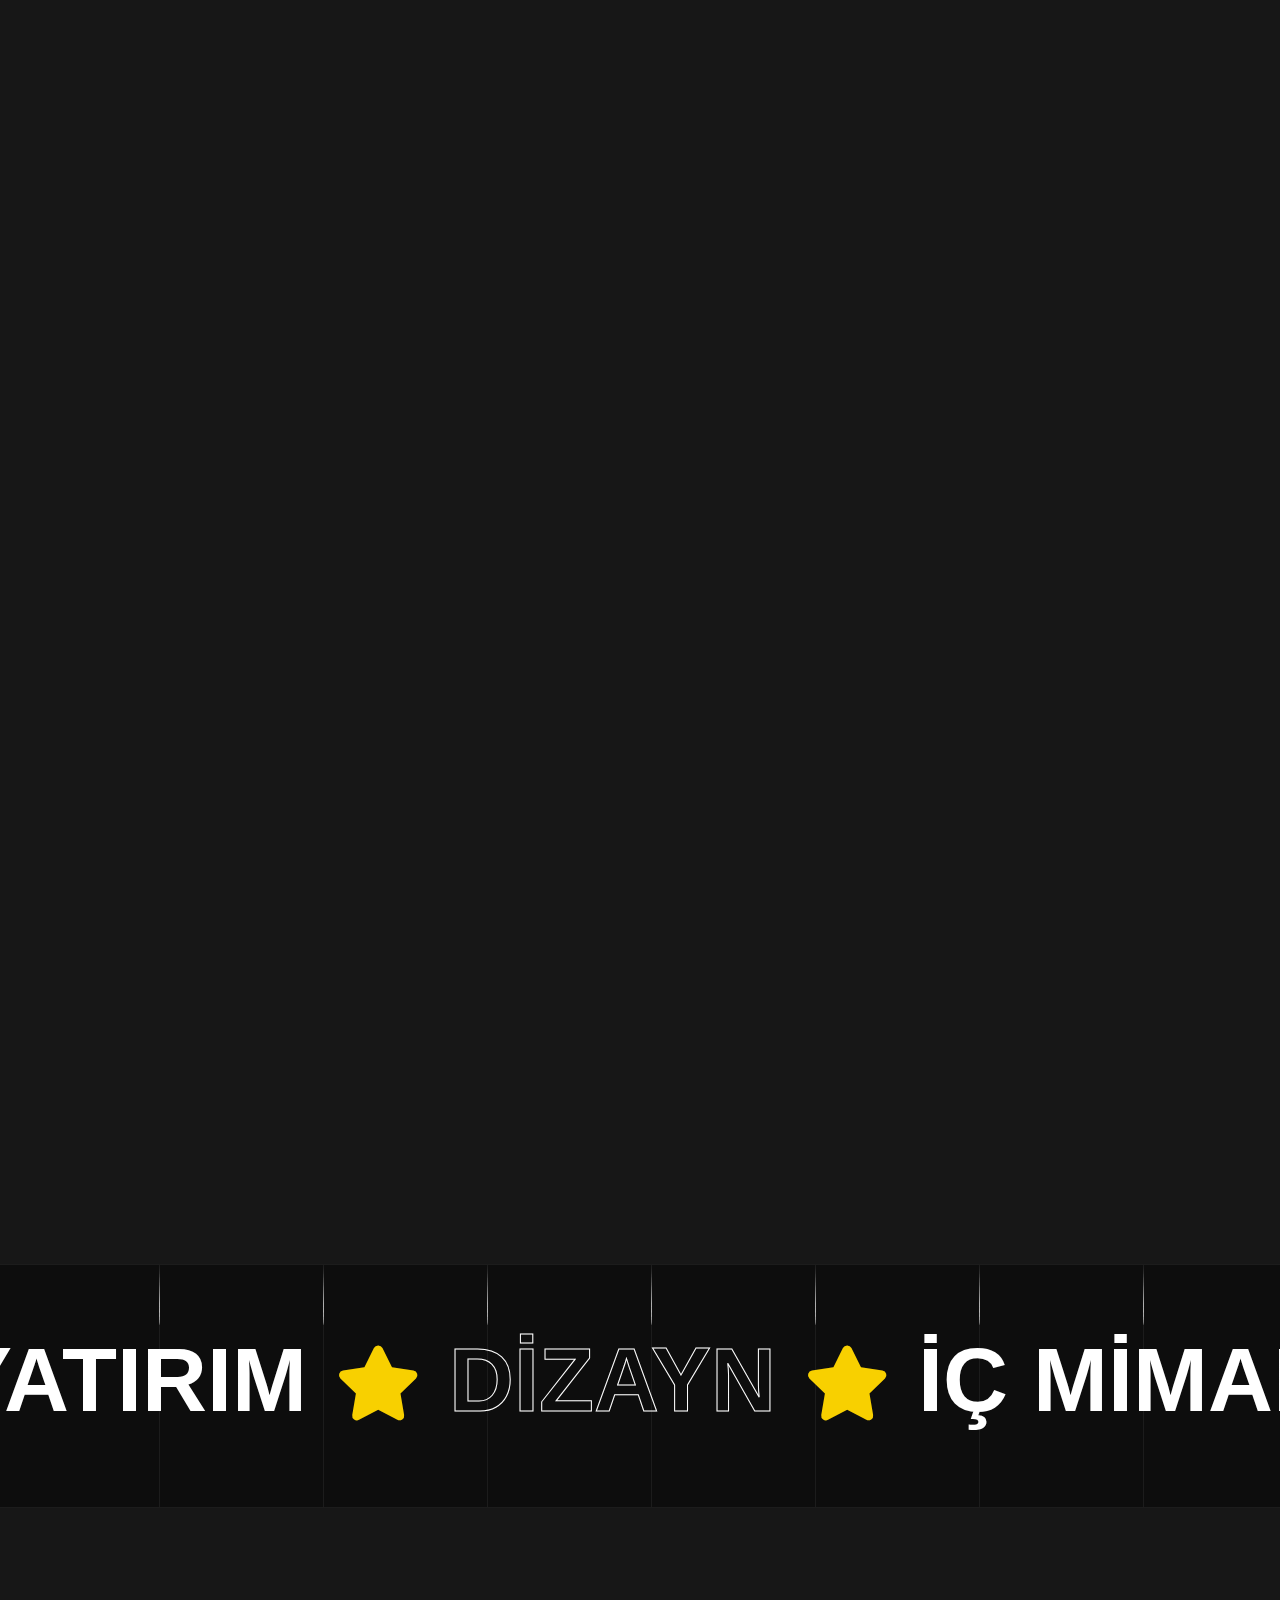
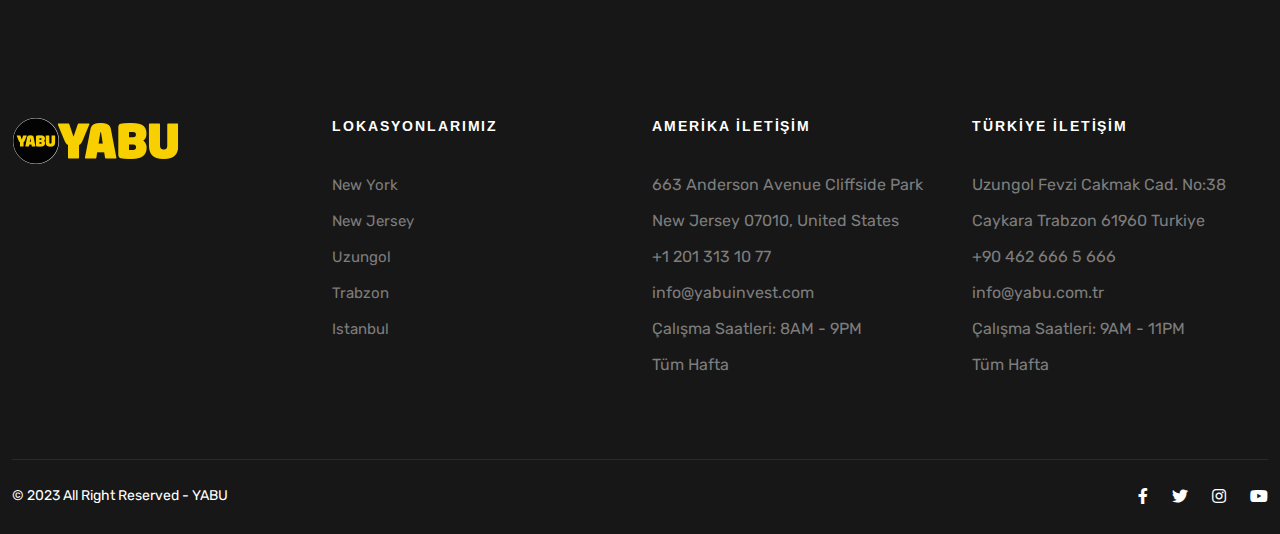
==== commit 571570e9: "update" ====
--- a/index.html
+++ b/index.html
@@ -165,40 +165,40 @@
 			<div class="ori-slider-wrap-1">
 				<div  class="ori-slider-content-1 position-relative">
 					<div class="ori-slider-text text-center  text-uppercase">
-						<h1>Yabu <span>Investments</span> 
-							Yavuz Inan <i class="fas fa-arrow-right"></i>
+						<h1>Zeen Lounge <span>Uzungol</span> 
+							Yabu Investment<i class="fas fa-arrow-right"></i>
 						</h1>
 						<div class="slider-play-btn">
 							<a class="video_box d-flex align-items-center justify-content-center text-uppercase" href="https://www.youtube.com/watch?v=S3h4uPIcPiY">PLAY</a>
 						</div>
 						<div class="ori-slider-img position-absolute">
-							<img src="assets/img/slider/slider-1.png" alt="">
+							<img src="assets/img/slider/zeen-lounge-uzungol.png" alt="zeen-lounge-uzungol">
 						</div>
 					</div>
 				</div>
 				<div class="ori-slider-content-1 position-relative">
 					<div class="ori-slider-text text-center  text-uppercase">
-						<h1>Yabu <span>INVESTMENTS</span> 
-							Yavuz Inan <i class="fas fa-arrow-right"></i>
+						<h1>Inanlar City <span>Hotel</span> 
+							Yabu Investment<i class="fas fa-arrow-right"></i>
 						</h1>
 						<div class="slider-play-btn">
-							<a class="video_box d-flex align-items-center justify-content-center text-uppercase" href="https://www.youtube.com/watch?v=S3h4uPIcPiY">PLAY</a>
+							<a class="video_box d-flex align-items-center justify-content-center text-uppercase" href="https://youtu.be/DzvvripPWzM?si=r8l_Kr04xtFuFEiV">PLAY</a>
 						</div>
 						<div class="ori-slider-img position-absolute">
-							<img src="assets/img/slider/slider-1.png" alt="">
+							<img src="assets/img/slider/inanlar-city-hotel.png" alt="inanlar-city-hotel">
 						</div>
 					</div>
 				</div>
 				<div class="ori-slider-content-1 position-relative">
 					<div class="ori-slider-text text-center  text-uppercase">
-						<h1>Yabu <span>Investments</span> 
-							Yavuz Inan <i class="fas fa-arrow-right"></i>
+						<h1>Zeen Premium <span>Trabzon</span> 
+							Yabu Investment <i class="fas fa-arrow-right"></i>
 						</h1>
 						<div class="slider-play-btn">
-							<a class="video_box d-flex align-items-center justify-content-center text-uppercase" href="https://www.youtube.com/watch?v=S3h4uPIcPiY">PLAY</a>
+							<a class="video_box d-flex align-items-center justify-content-center text-uppercase" href="https://youtu.be/bL-4xF2FuNg?si=H4PMNIjWw1w1yQ6C">PLAY</a>
 						</div>
 						<div class="ori-slider-img position-absolute">
-							<img src="assets/img/slider/slider-1.png" alt="">
+							<img src="assets/img/slider/zeen-premium-lounge.png" alt="zeen-premium-lounge">
 						</div>
 					</div>
 				</div>
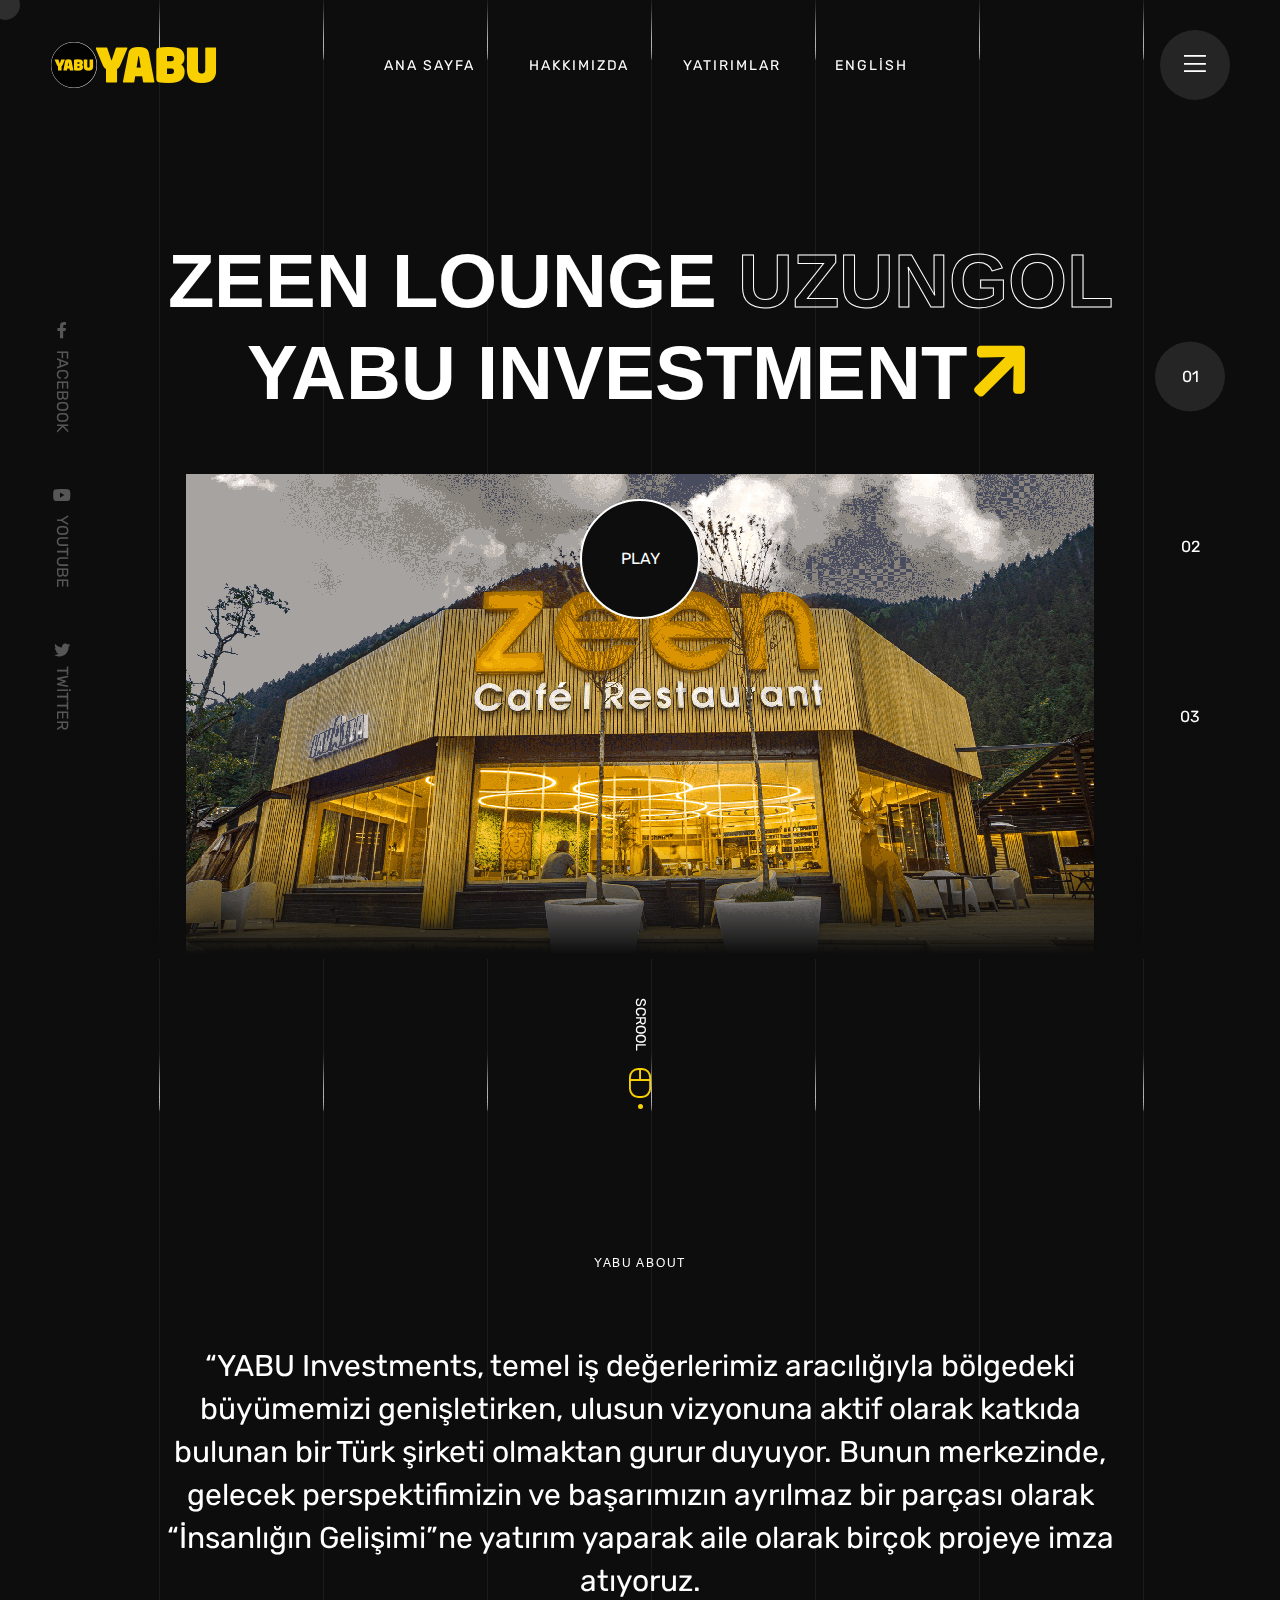
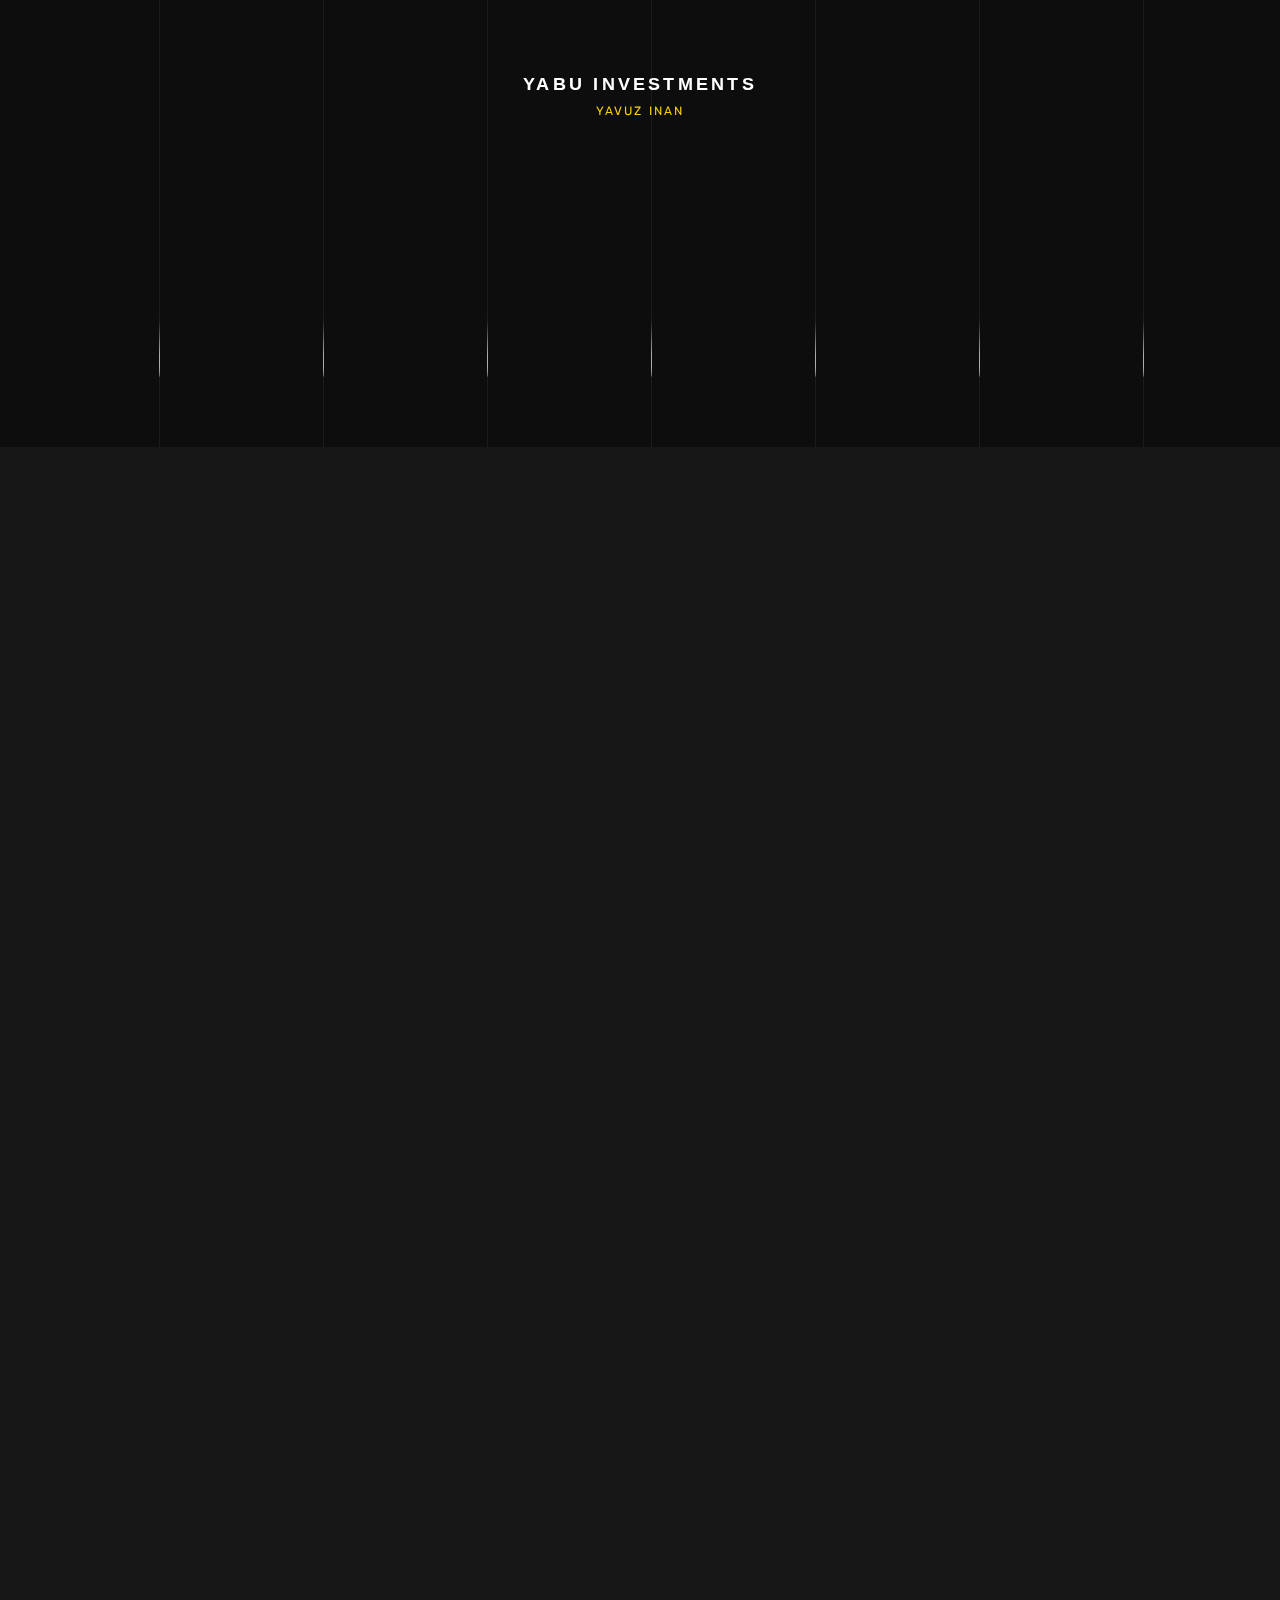
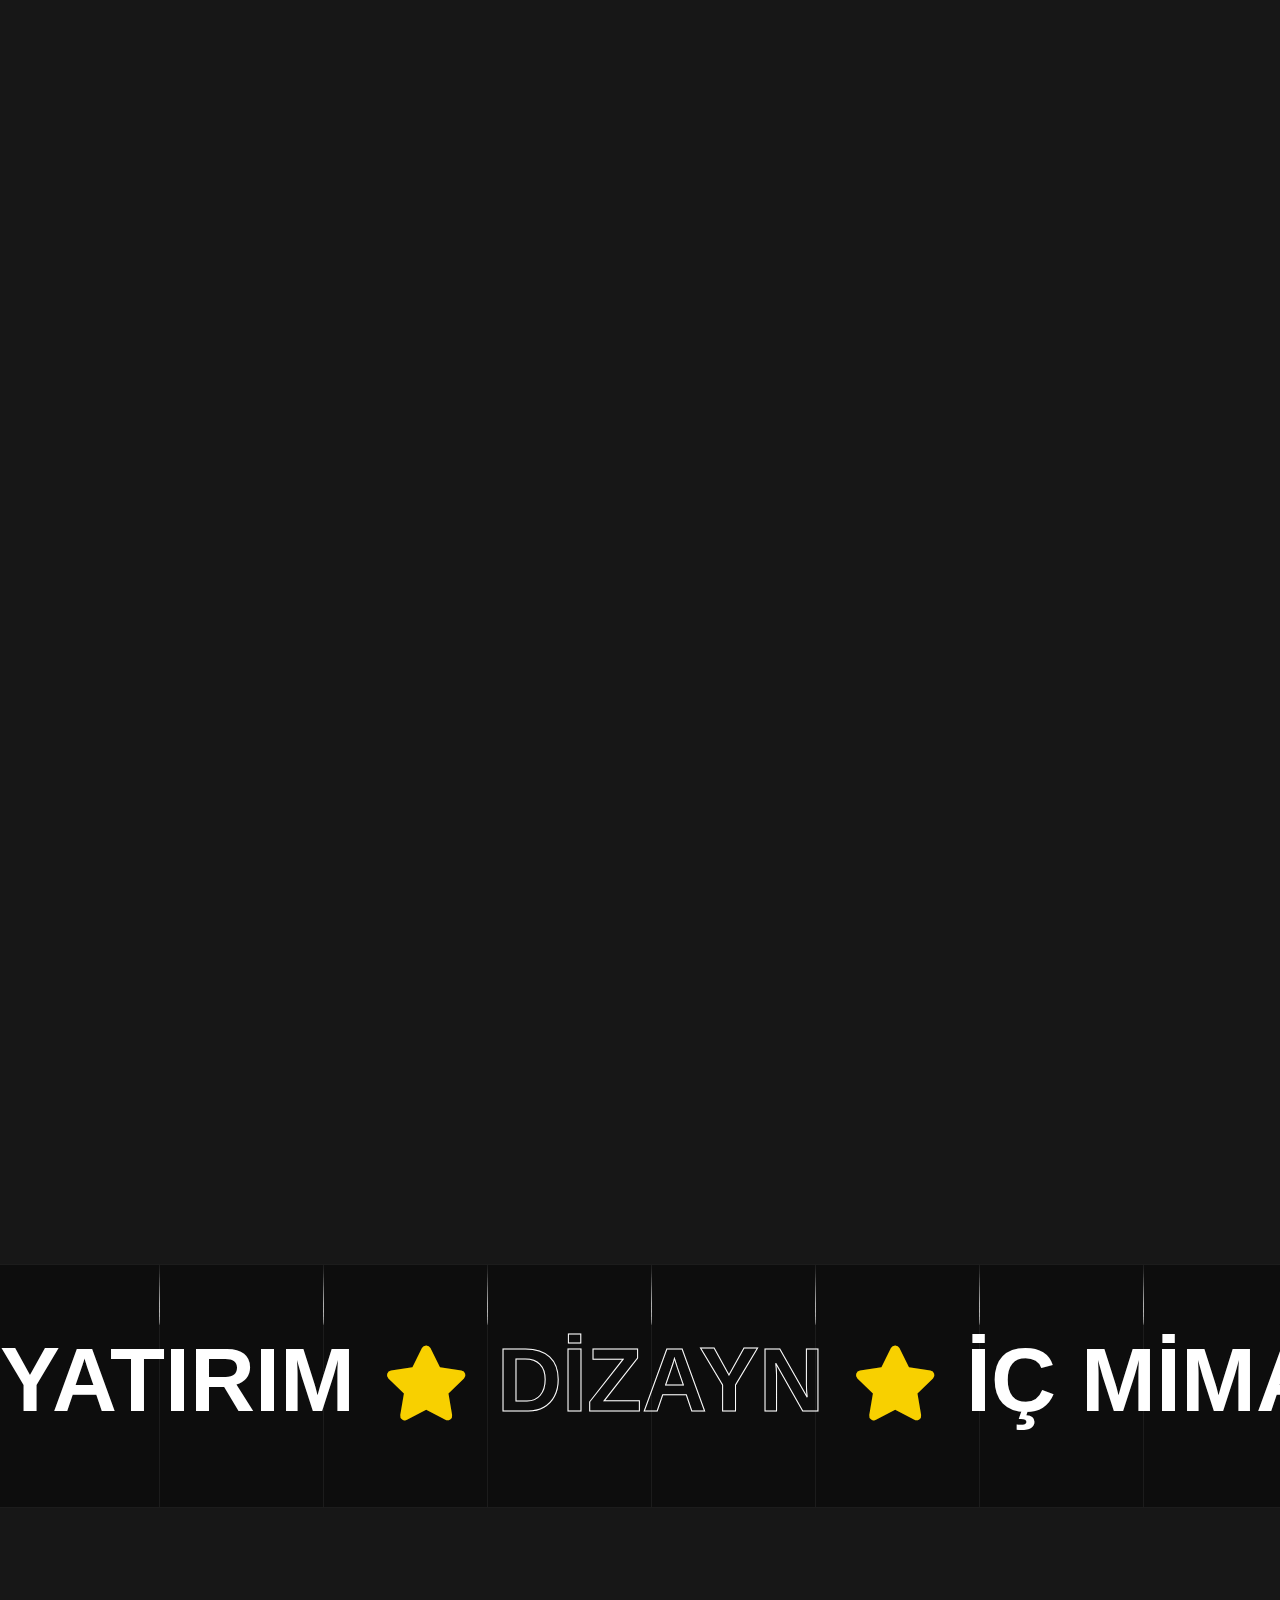
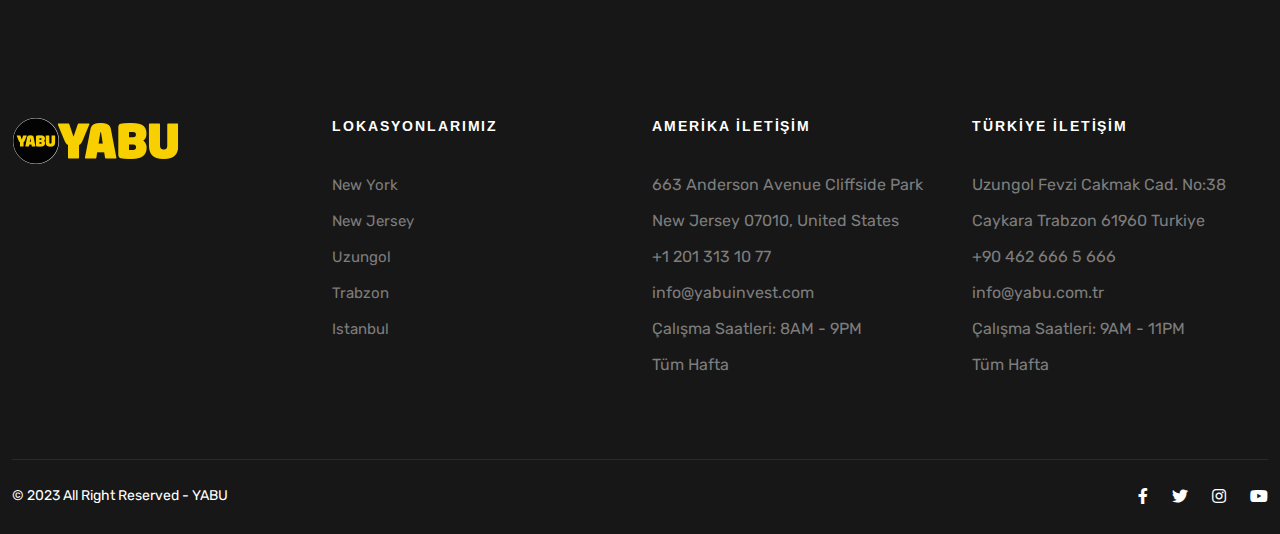
==== commit bfe35cf5: "up" ====
--- a/index.html
+++ b/index.html
@@ -182,7 +182,7 @@
 							Yabu Investment<i class="fas fa-arrow-right"></i>
 						</h1>
 						<div class="slider-play-btn">
-							<a class="video_box d-flex align-items-center justify-content-center text-uppercase" href="https://youtu.be/DzvvripPWzM?si=r8l_Kr04xtFuFEiV">PLAY</a>
+							<a class="video_box d-flex align-items-center justify-content-center text-uppercase" href="https://www.youtube.com/watch?v=DzvvripPWzM">PLAY</a>
 						</div>
 						<div class="ori-slider-img position-absolute">
 							<img src="assets/img/slider/inanlar-city-hotel.png" alt="inanlar-city-hotel">
@@ -195,7 +195,7 @@
 							Yabu Investment <i class="fas fa-arrow-right"></i>
 						</h1>
 						<div class="slider-play-btn">
-							<a class="video_box d-flex align-items-center justify-content-center text-uppercase" href="https://youtu.be/bL-4xF2FuNg?si=H4PMNIjWw1w1yQ6C">PLAY</a>
+							<a class="video_box d-flex align-items-center justify-content-center text-uppercase" href="https://www.youtube.com/watch?v=bL-4xF2FuNg">PLAY</a>
 						</div>
 						<div class="ori-slider-img position-absolute">
 							<img src="assets/img/slider/zeen-premium-lounge.png" alt="zeen-premium-lounge">
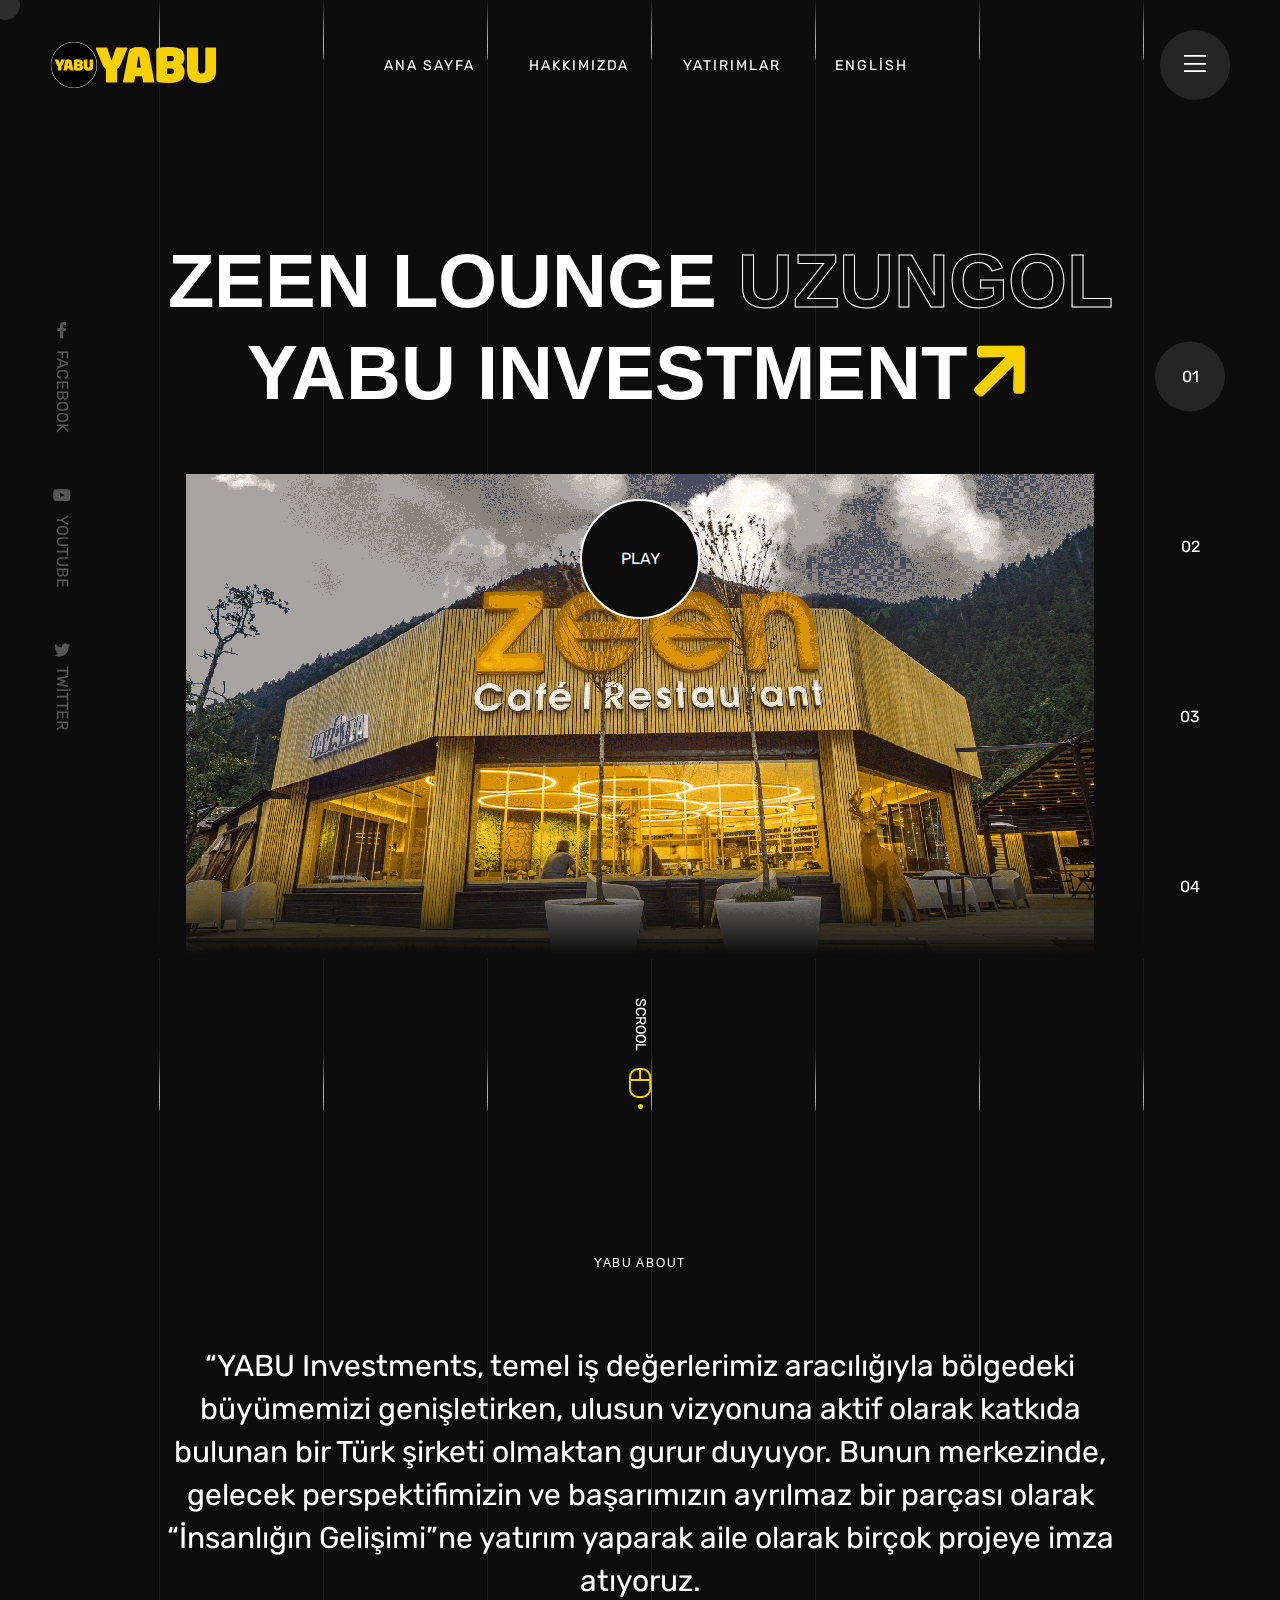
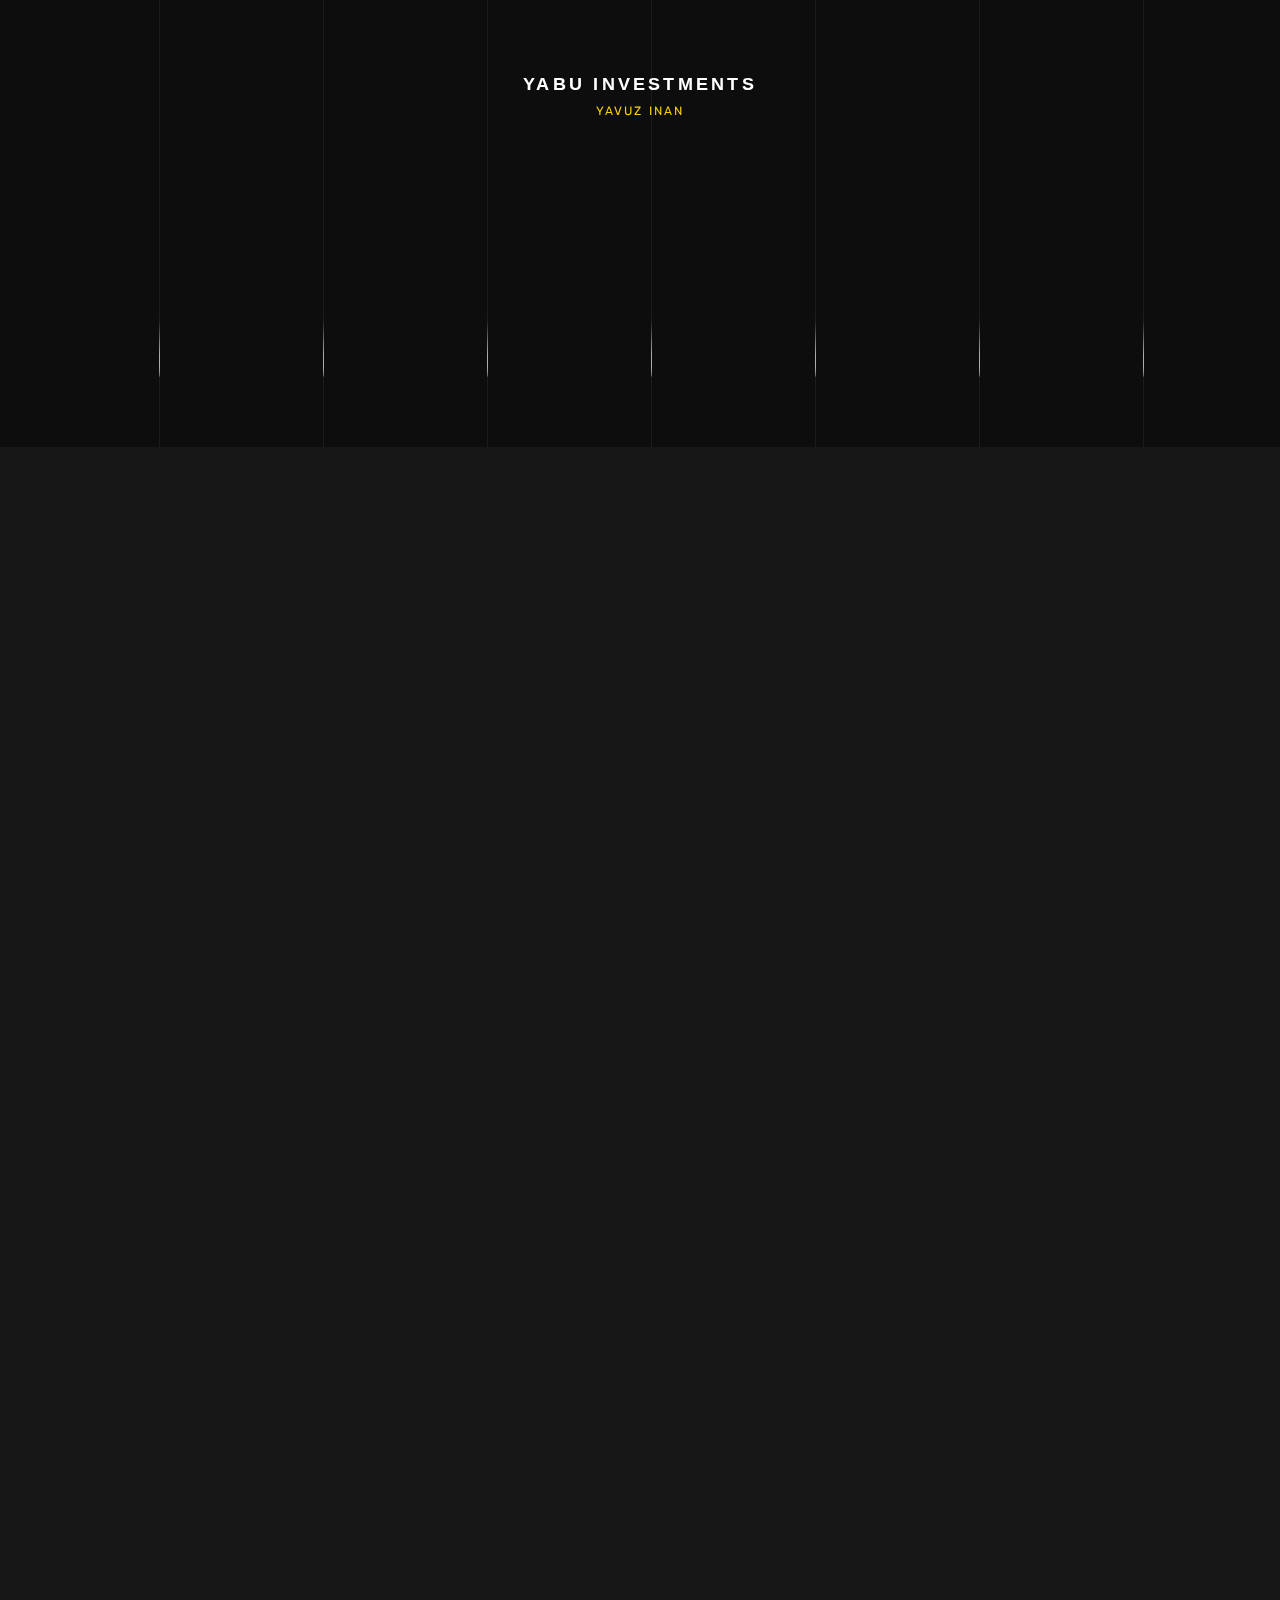
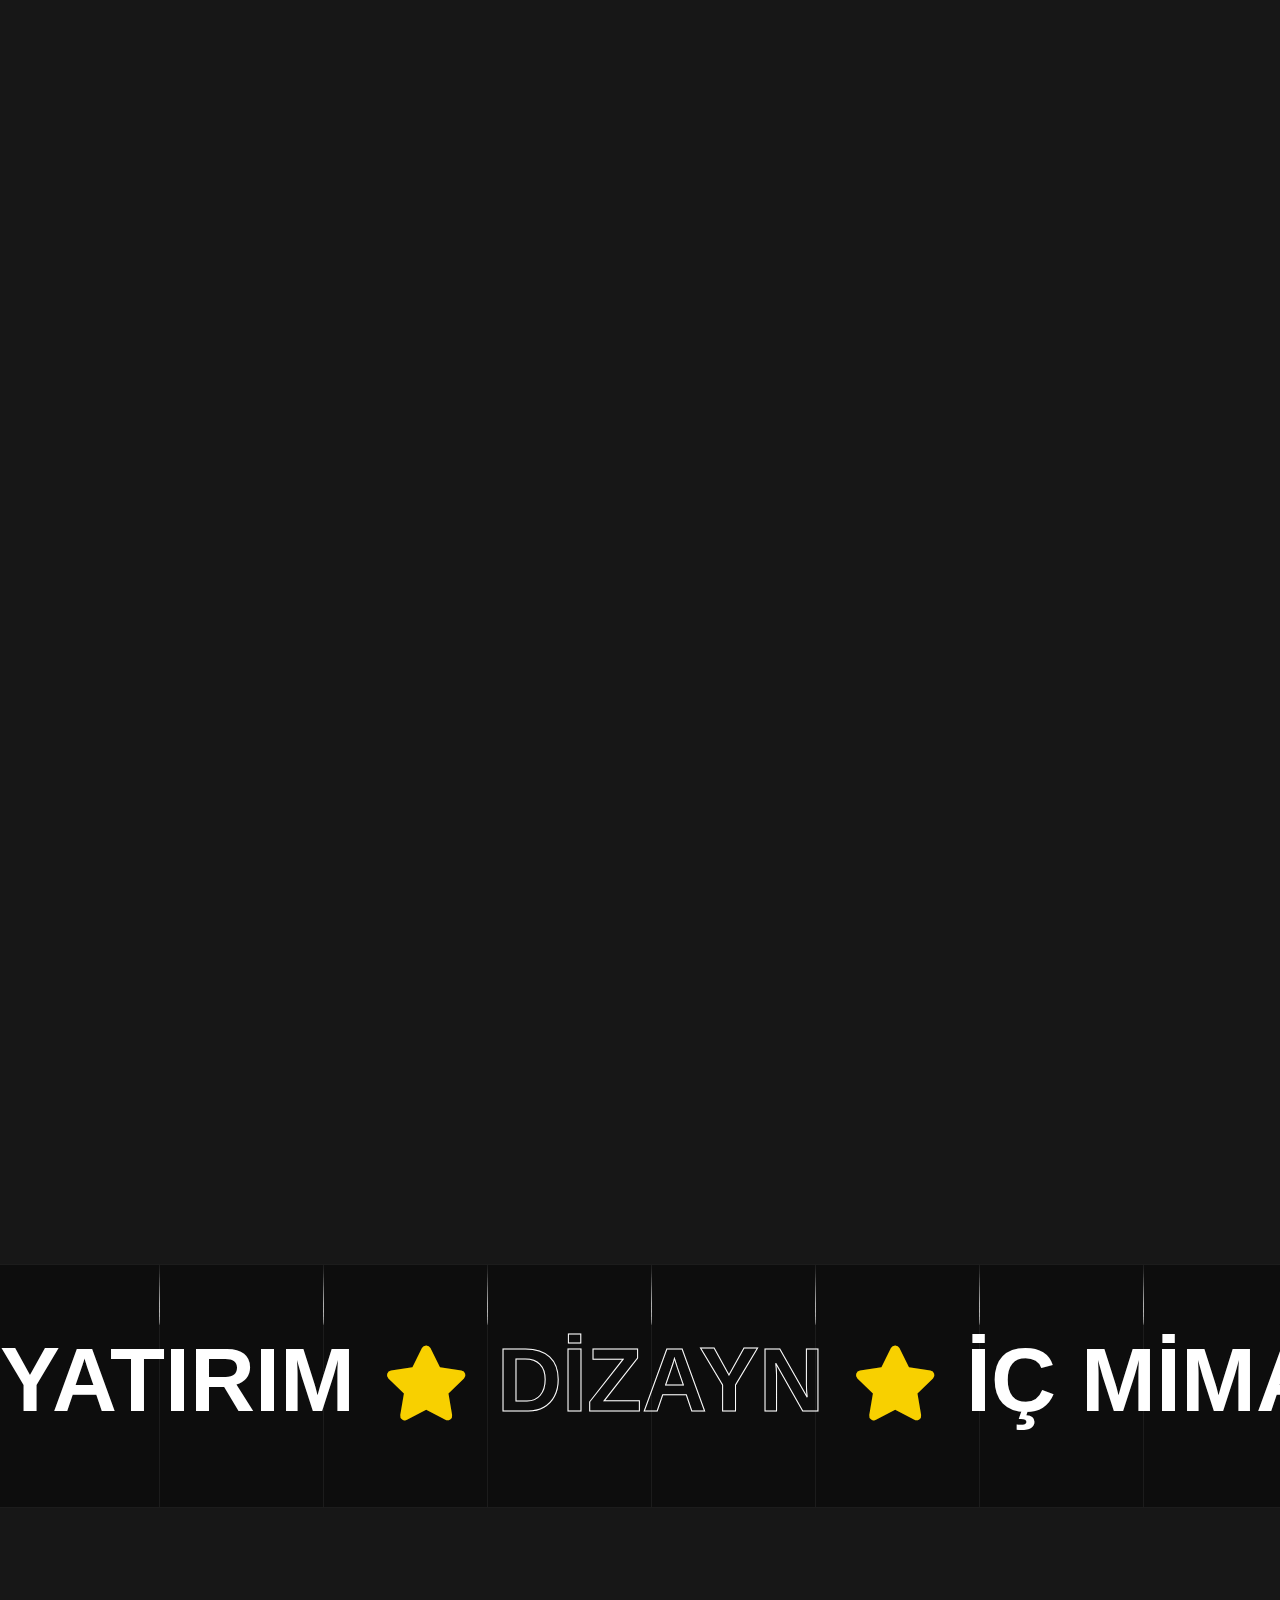
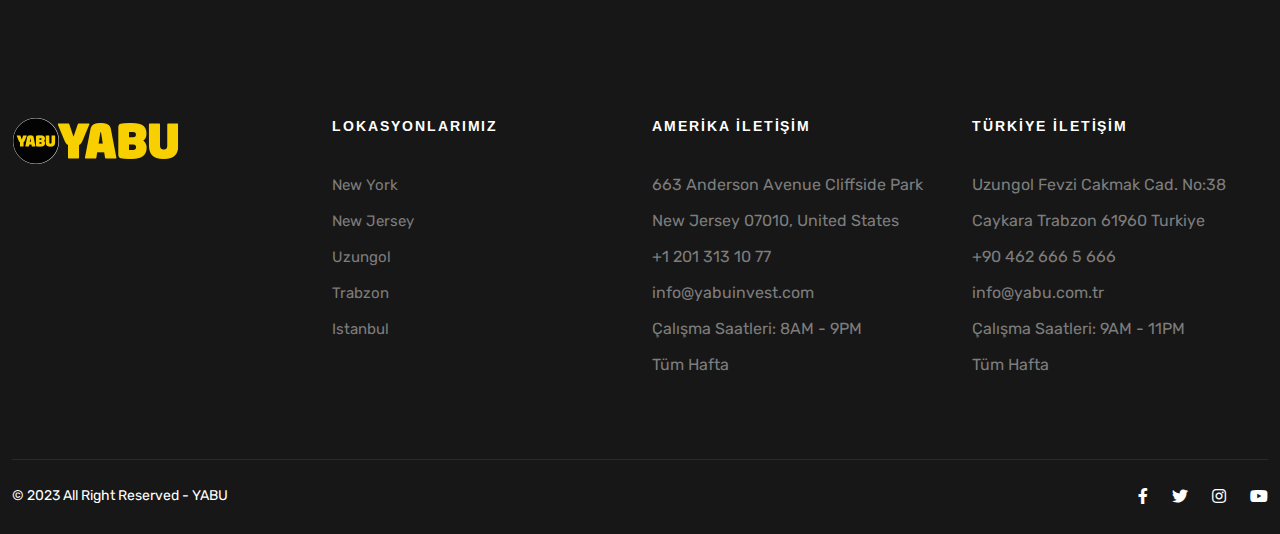
==== commit 22e957e3: "up" ====
--- a/index.html
+++ b/index.html
@@ -90,7 +90,7 @@
 	<div class="search-popup">
 		<button class="close-search style-two"><span class="fal fa-times"></span></button>
 		<button class="close-search"><span class="fa fa-arrow-up"></span></button>
-		<form method="post" action="blog.html">
+		<form method="post" action="index.html">
 			<div class="form-group">
 				<input type="search" name="search-field" value="" placeholder="Search Here" required="">
 				<button type="submit"><i class="fa fa-search"></i></button>
@@ -127,7 +127,7 @@
 					<div class="sidebar-info-contents headline pera-content">
 						<div class="content-inner">
 							<div class="logo">
-								<a href="index-1.html"><img src="assets/img/logo/logo1.png" alt="Yabu Investment"></a>
+								<a href="index.html"><img src="assets/img/logo/logo1.png" alt="Yabu Investment"></a>
 							</div>
 							<div class="content-box">
 								<h5>Hakkımızda</h5>
@@ -199,6 +199,19 @@
 						</div>
 						<div class="ori-slider-img position-absolute">
 							<img src="assets/img/slider/zeen-premium-lounge.png" alt="zeen-premium-lounge">
+						</div>
+					</div>
+				</div>
+				<div class="ori-slider-content-1 position-relative">
+					<div class="ori-slider-text text-center  text-uppercase">
+						<h1>Dobos Lounge <span>Trabzon</span> 
+							Yabu Investment <i class="fas fa-arrow-right"></i>
+						</h1>
+						<div class="slider-play-btn">
+							<a class="video_box d-flex align-items-center justify-content-center text-uppercase" href="https://www.youtube.com/watch?v=bL-4xF2FuNg">PLAY</a>
+						</div>
+						<div class="ori-slider-img position-absolute">
+							<img src="assets/img/slider/dobos-lounge-trabzon.png" alt="dobos-lounge-trabzon">
 						</div>
 					</div>
 				</div>
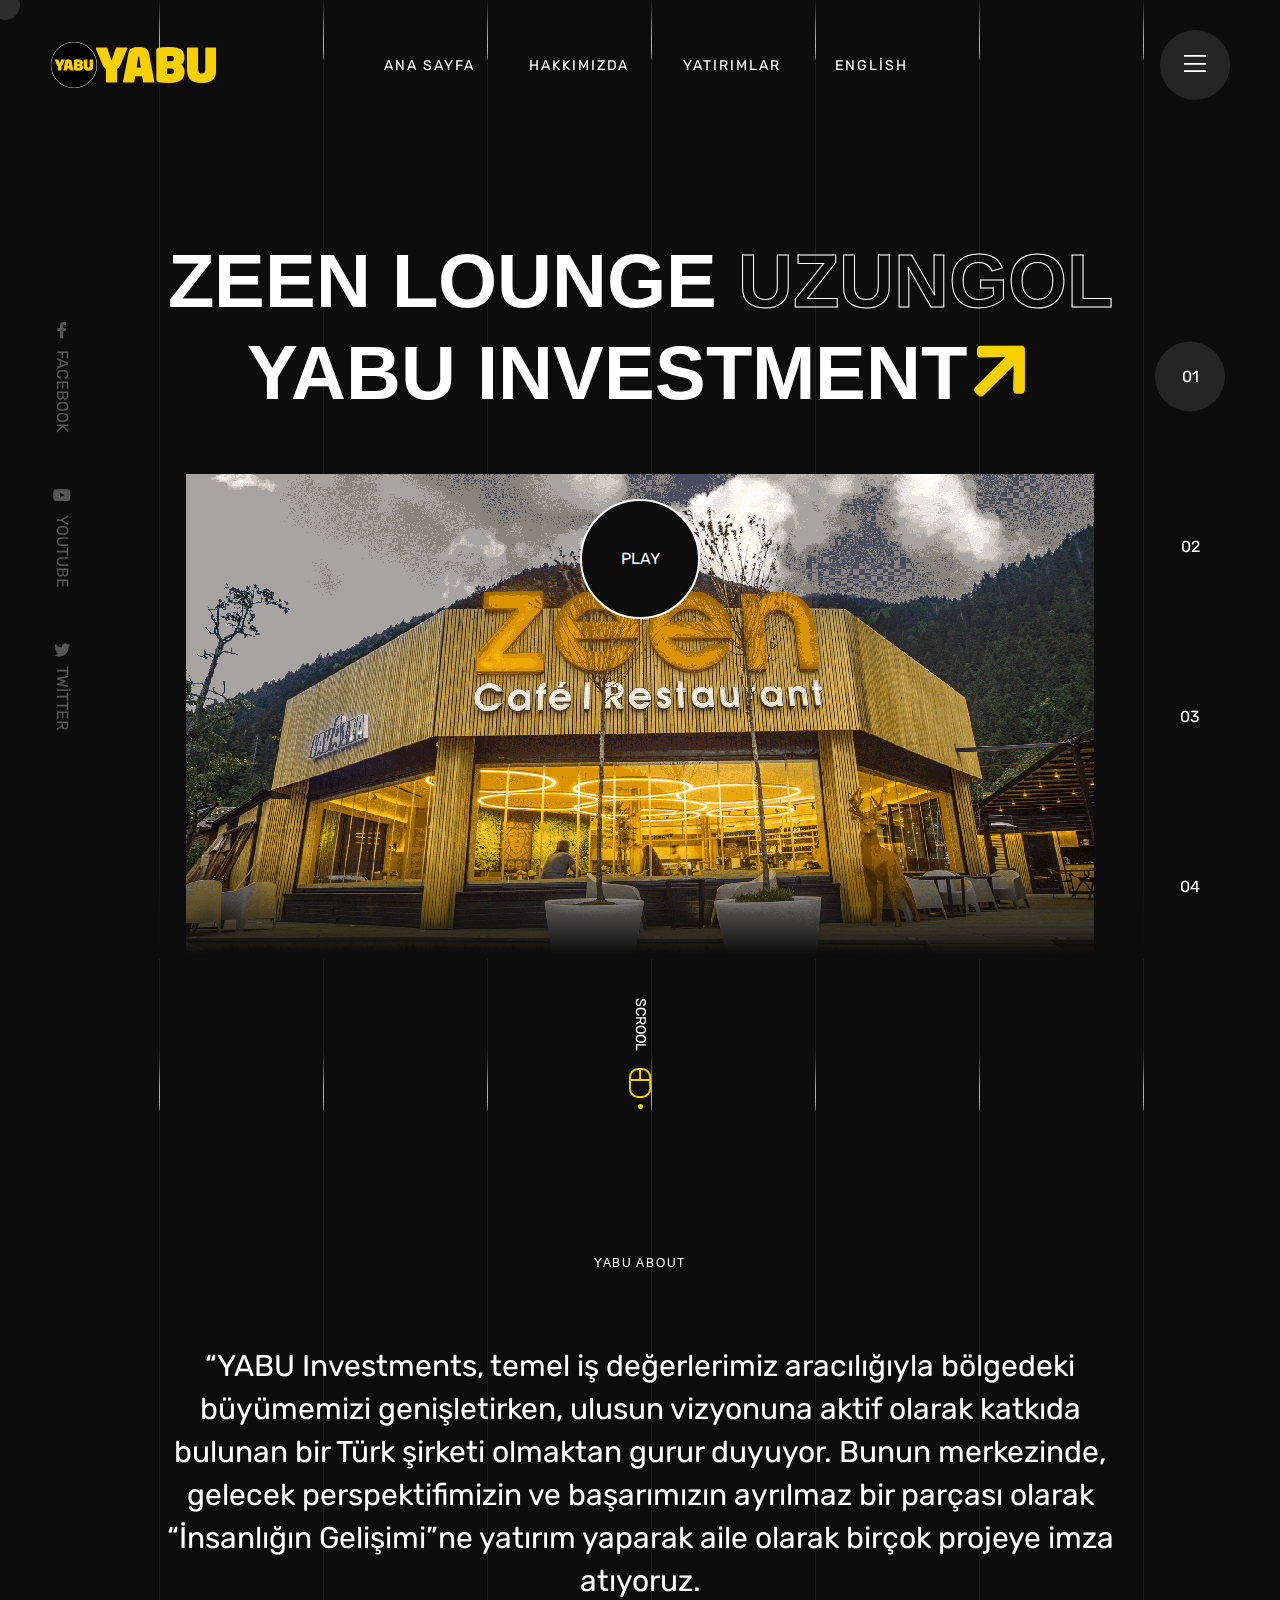
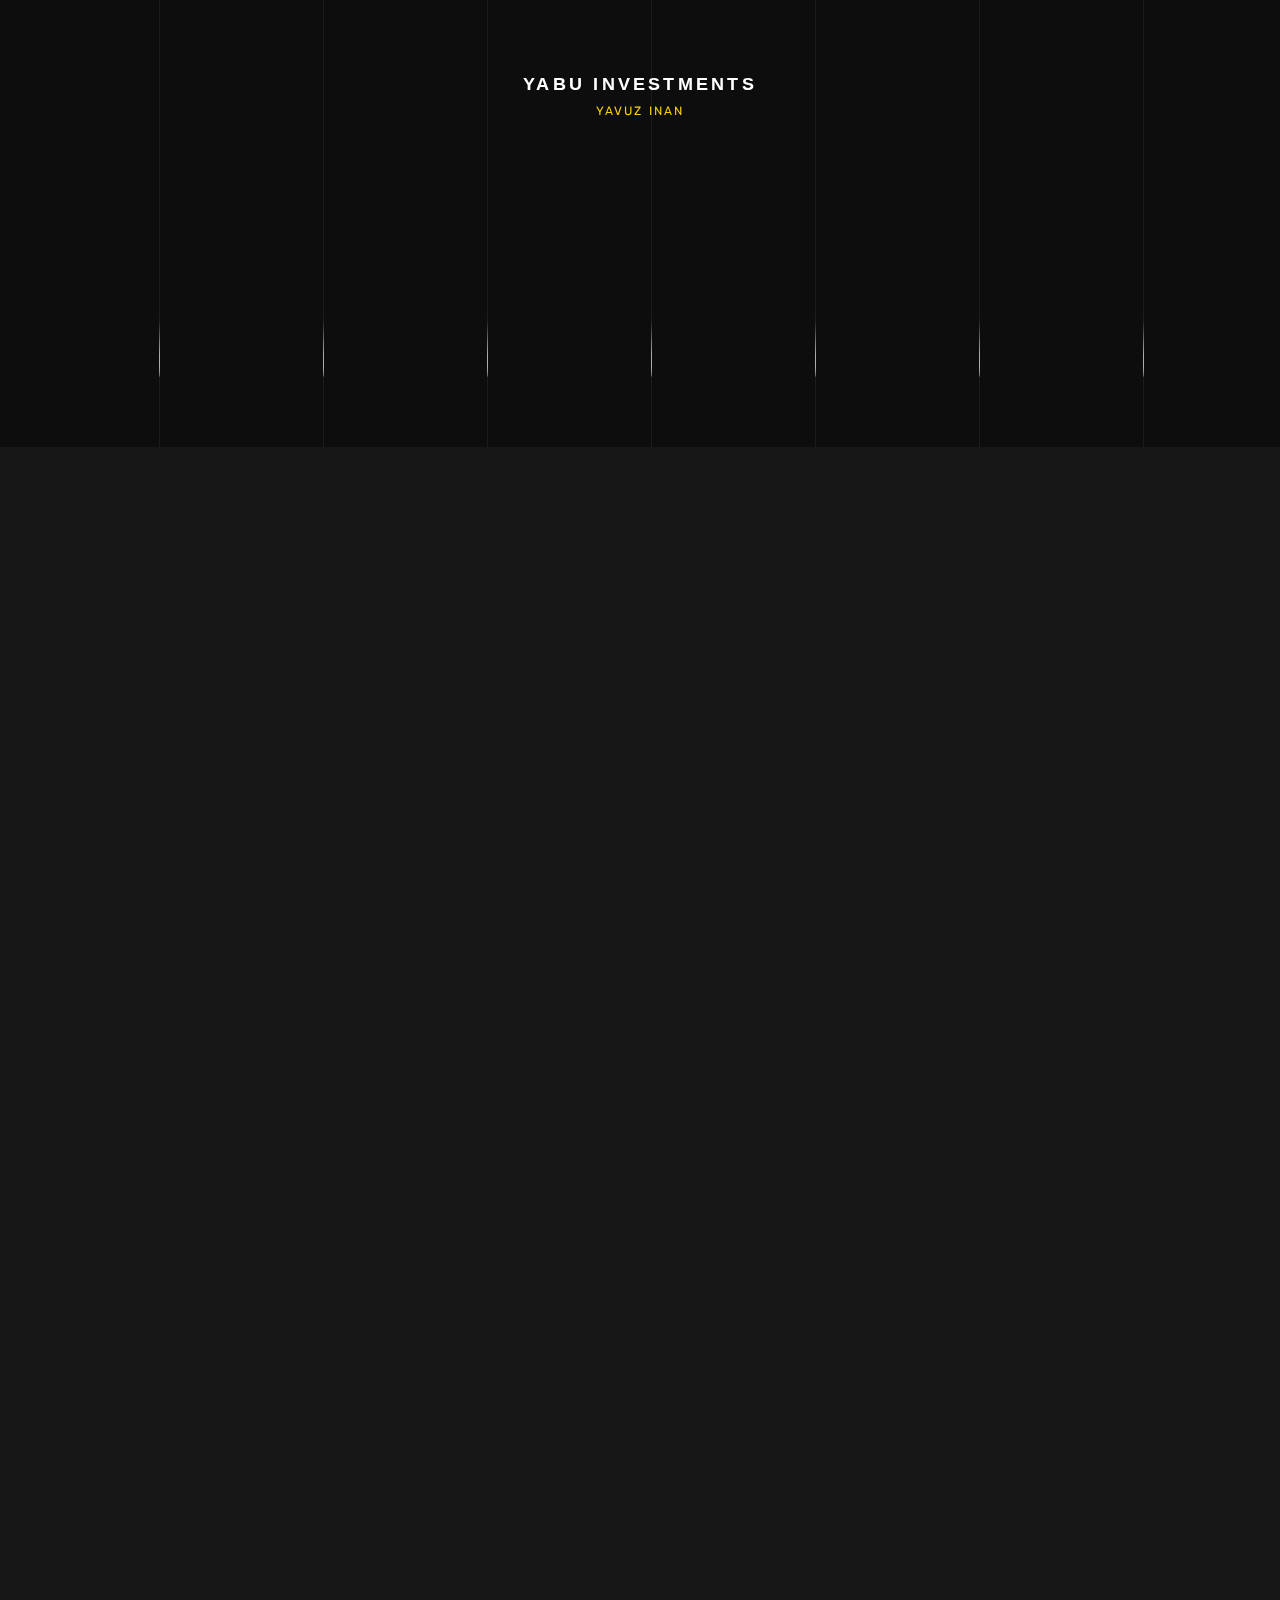
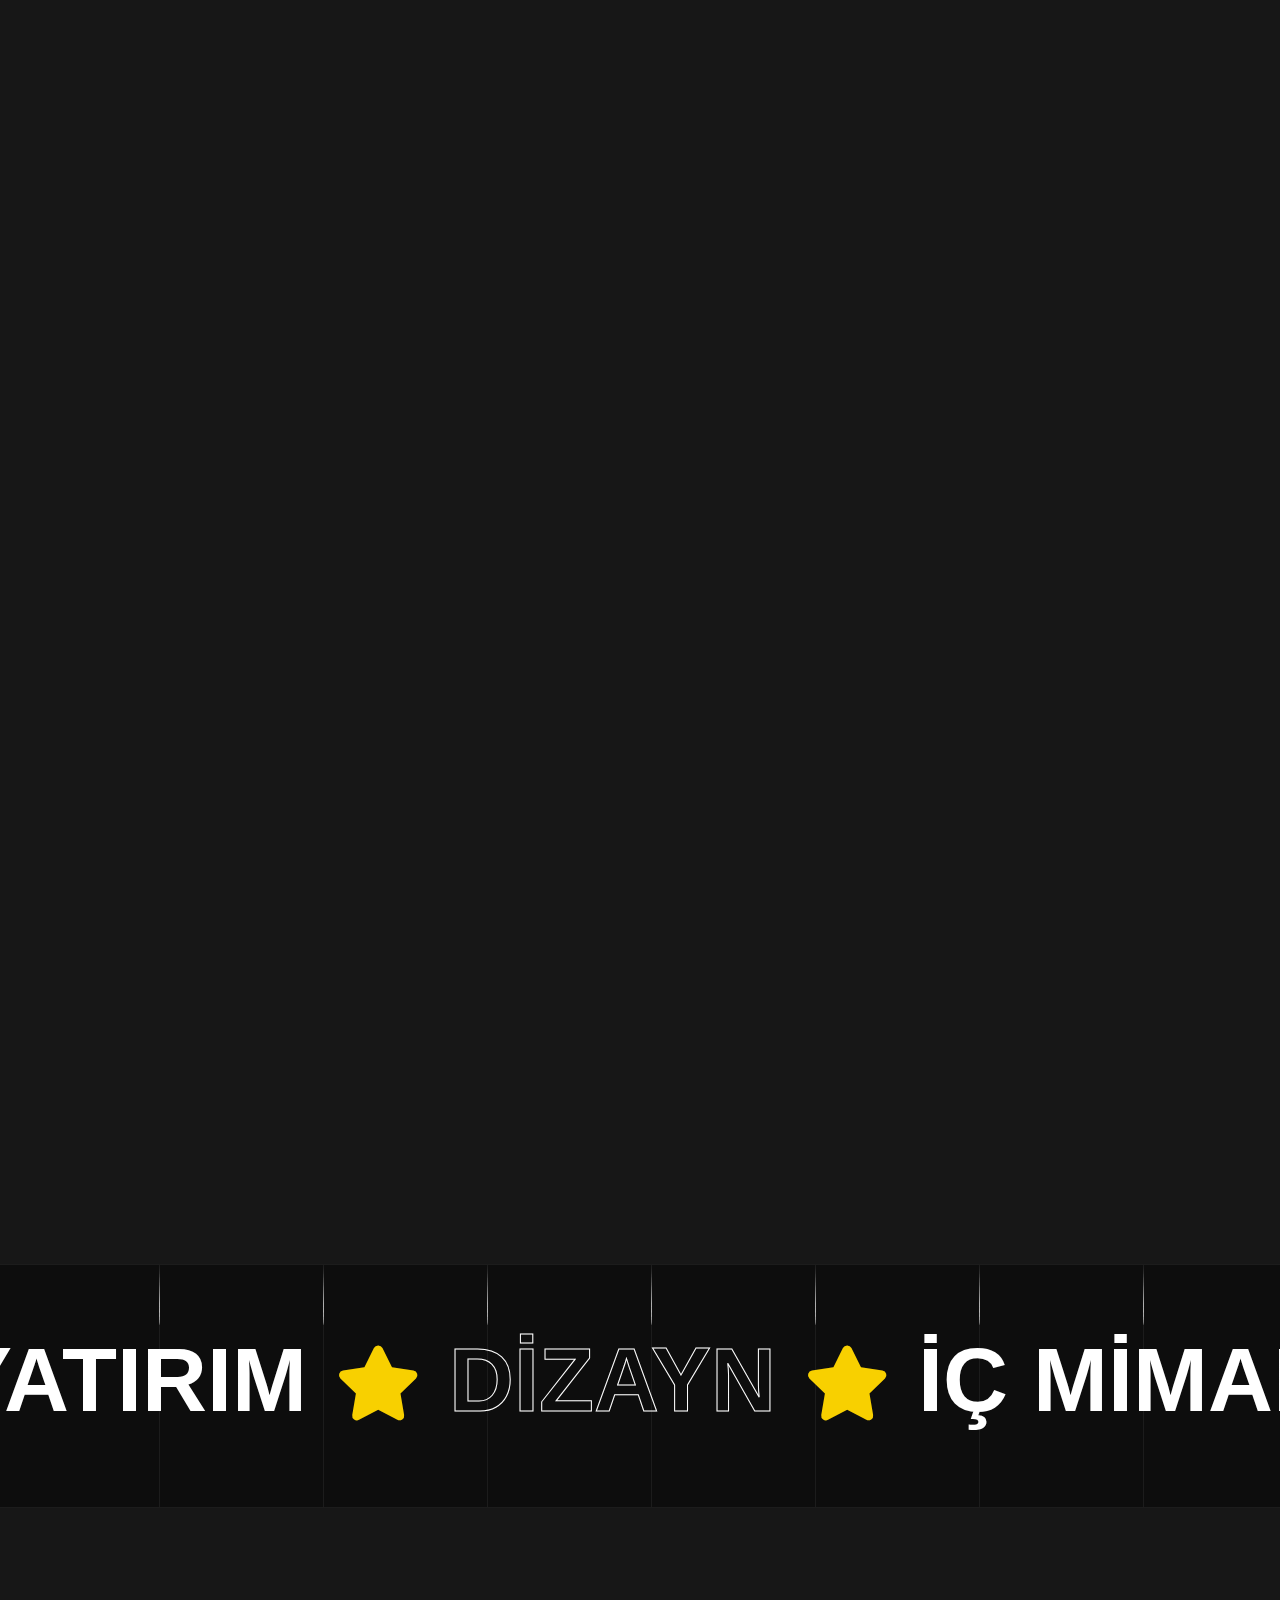
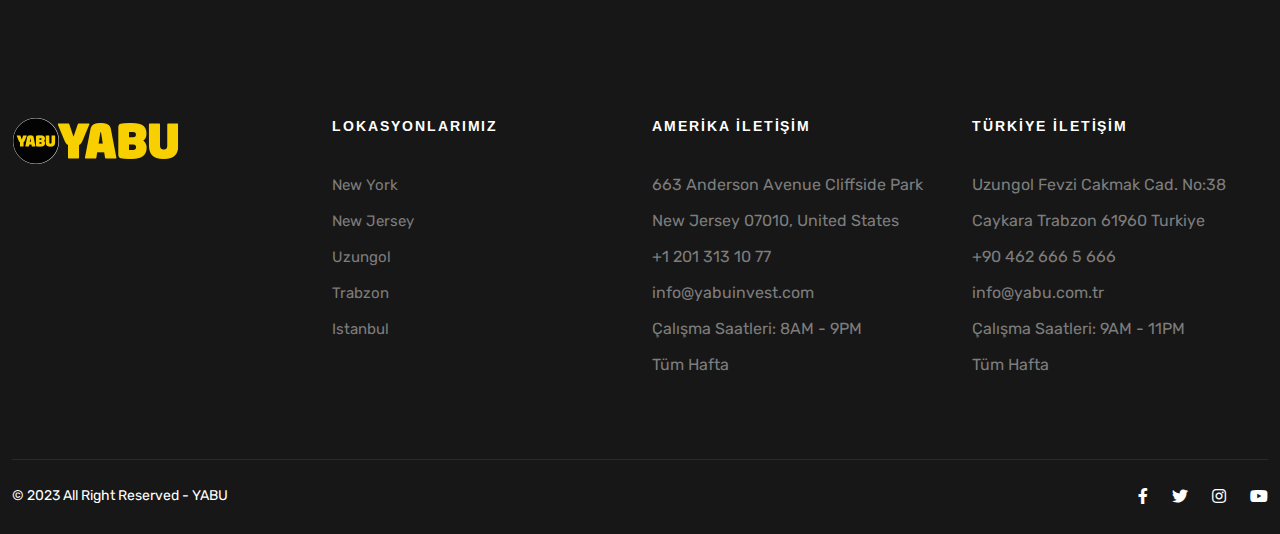
==== commit b0597a20: "up" ====
--- a/index.html
+++ b/index.html
@@ -195,7 +195,7 @@
 							Yabu Investment <i class="fas fa-arrow-right"></i>
 						</h1>
 						<div class="slider-play-btn">
-							<a class="video_box d-flex align-items-center justify-content-center text-uppercase" href="https://www.youtube.com/watch?v=bL-4xF2FuNg">PLAY</a>
+							<a class="video_box d-flex align-items-center justify-content-center text-uppercase" href="https://www.youtube.com/watch?v=Uv-WNPZ-xQk">PLAY</a>
 						</div>
 						<div class="ori-slider-img position-absolute">
 							<img src="assets/img/slider/zeen-premium-lounge.png" alt="zeen-premium-lounge">
